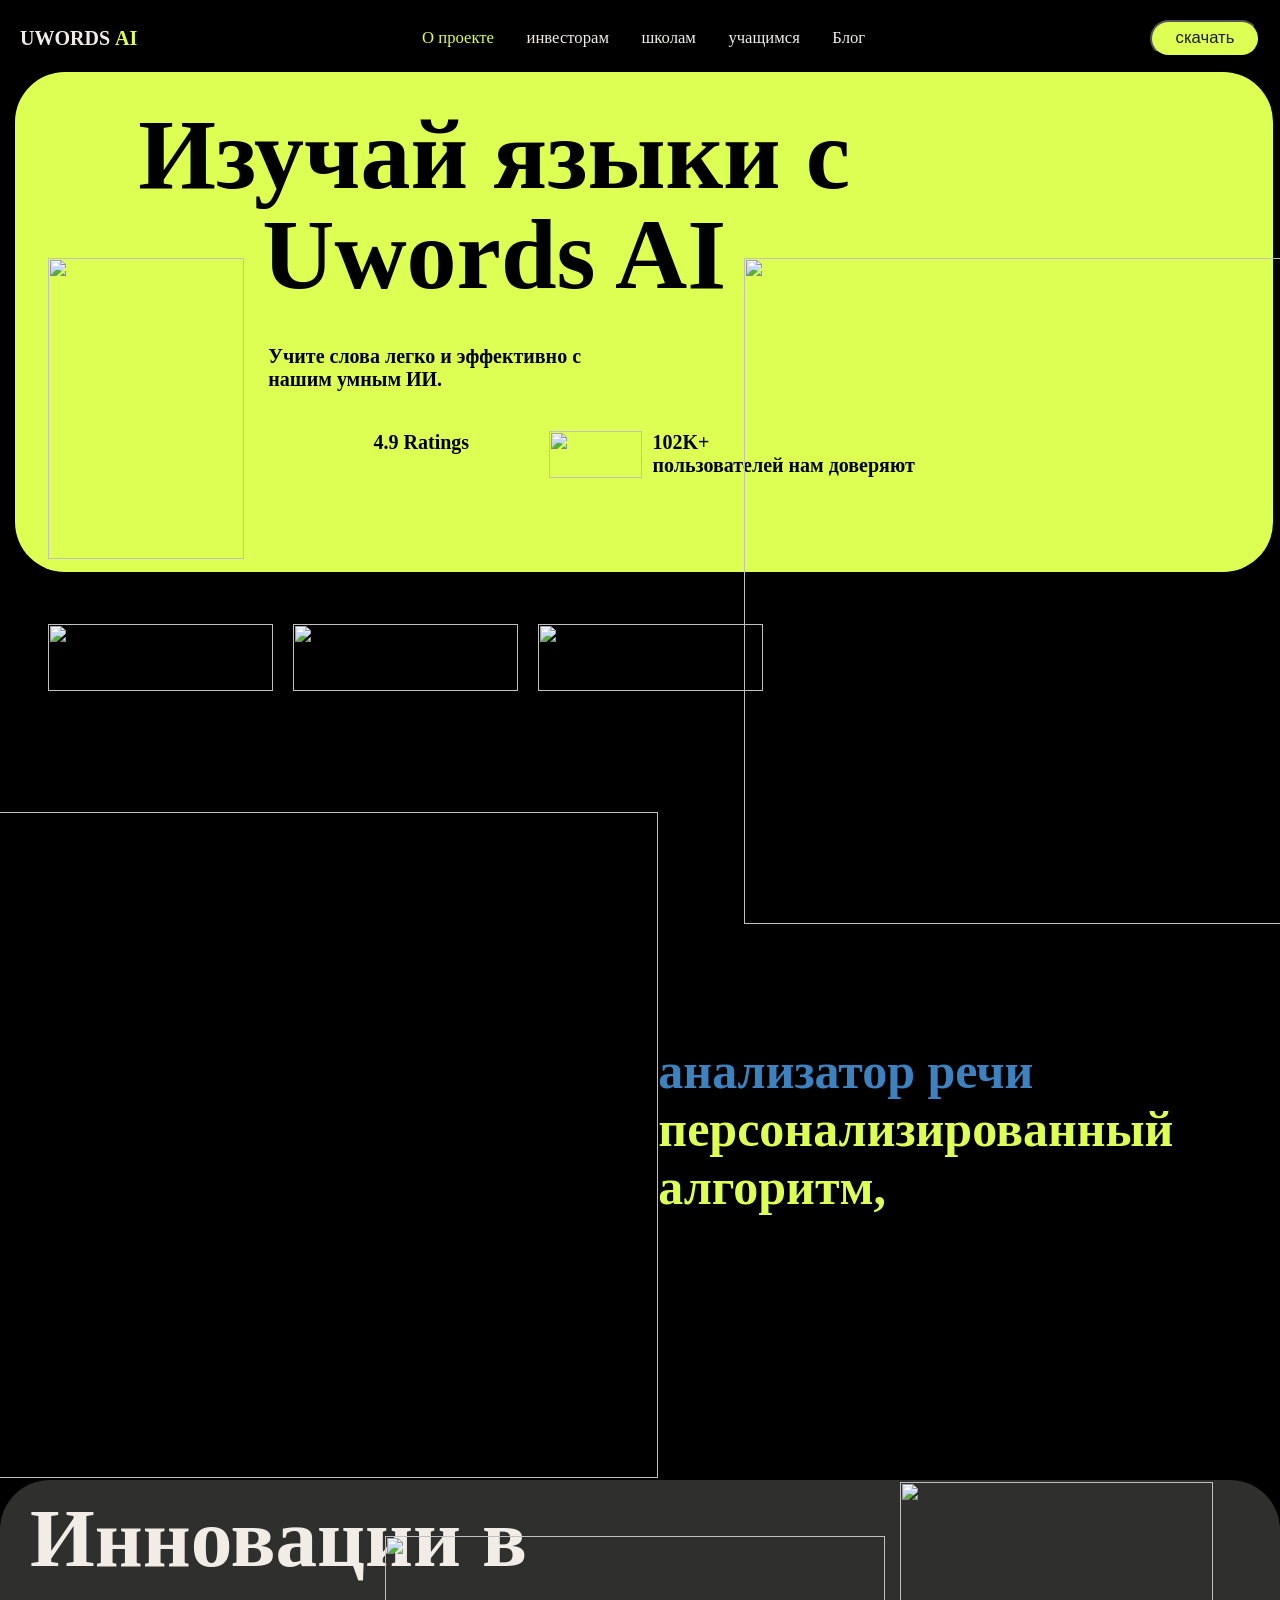
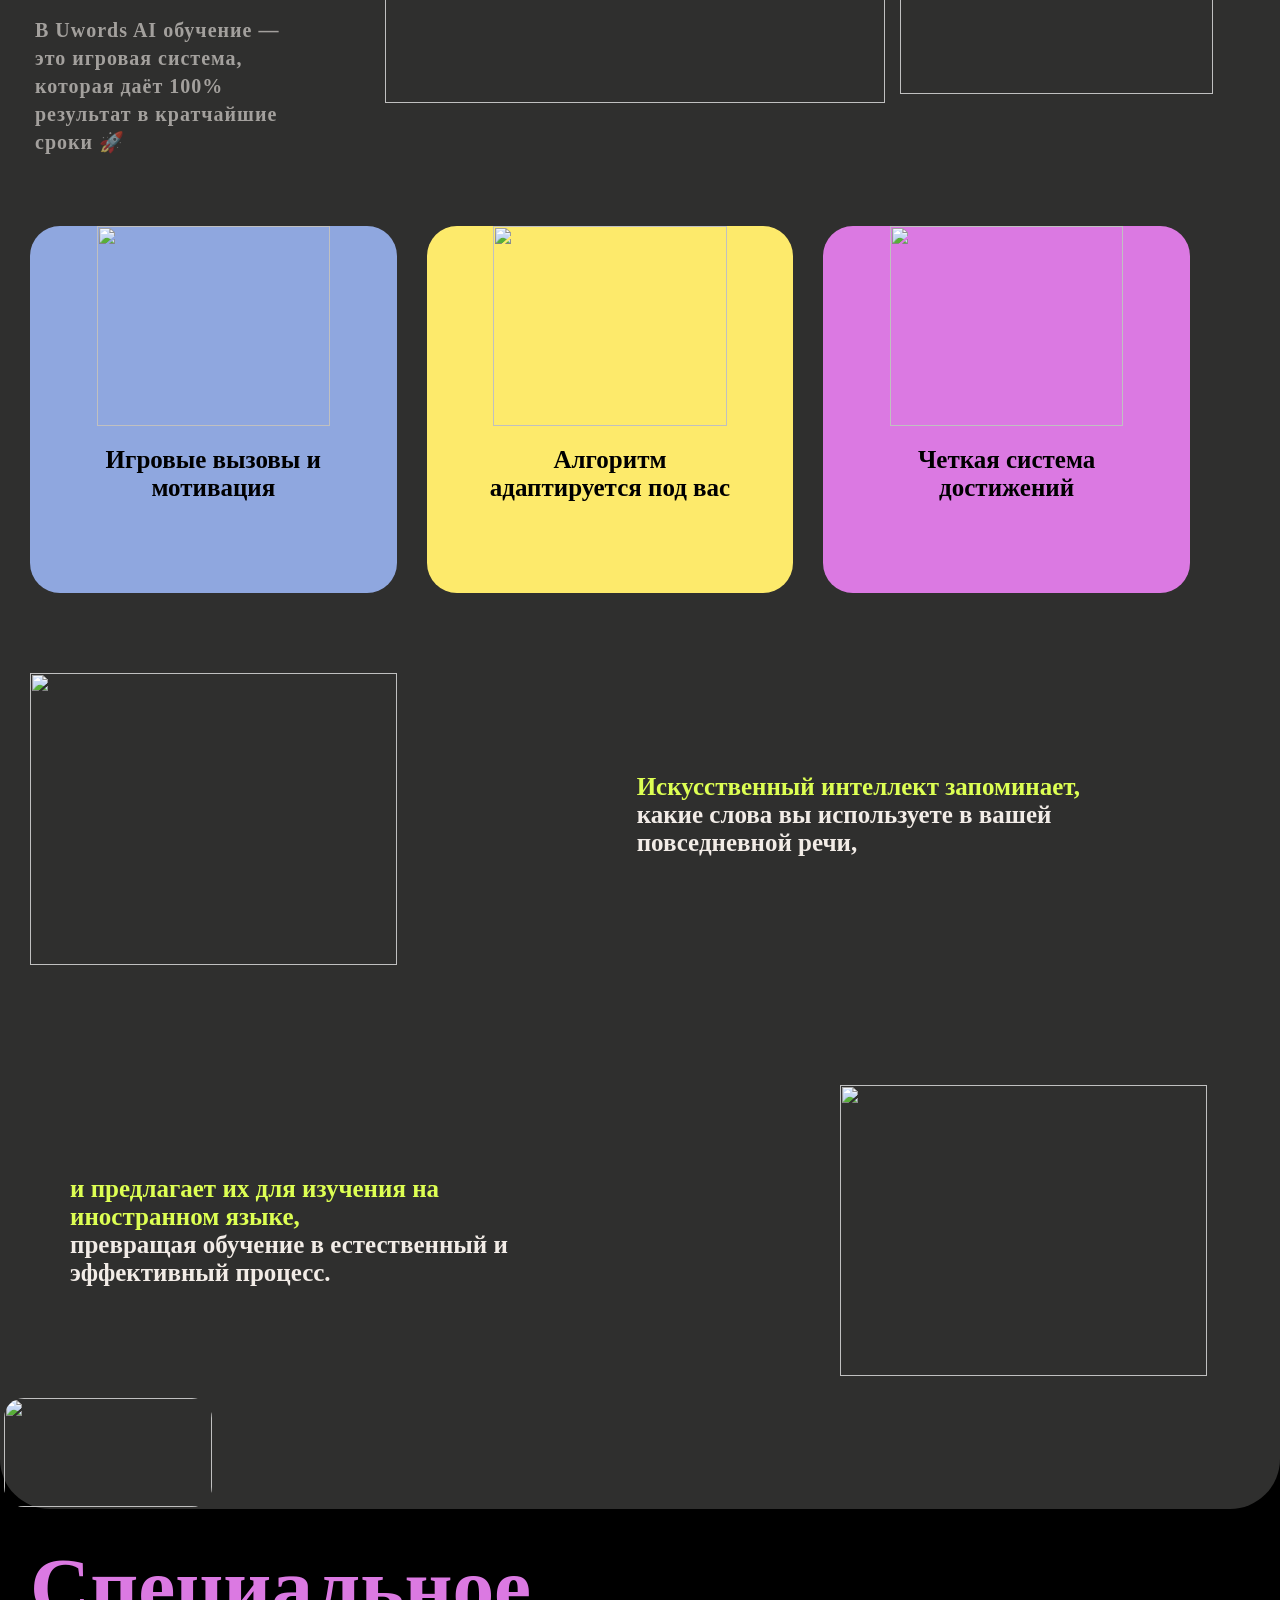
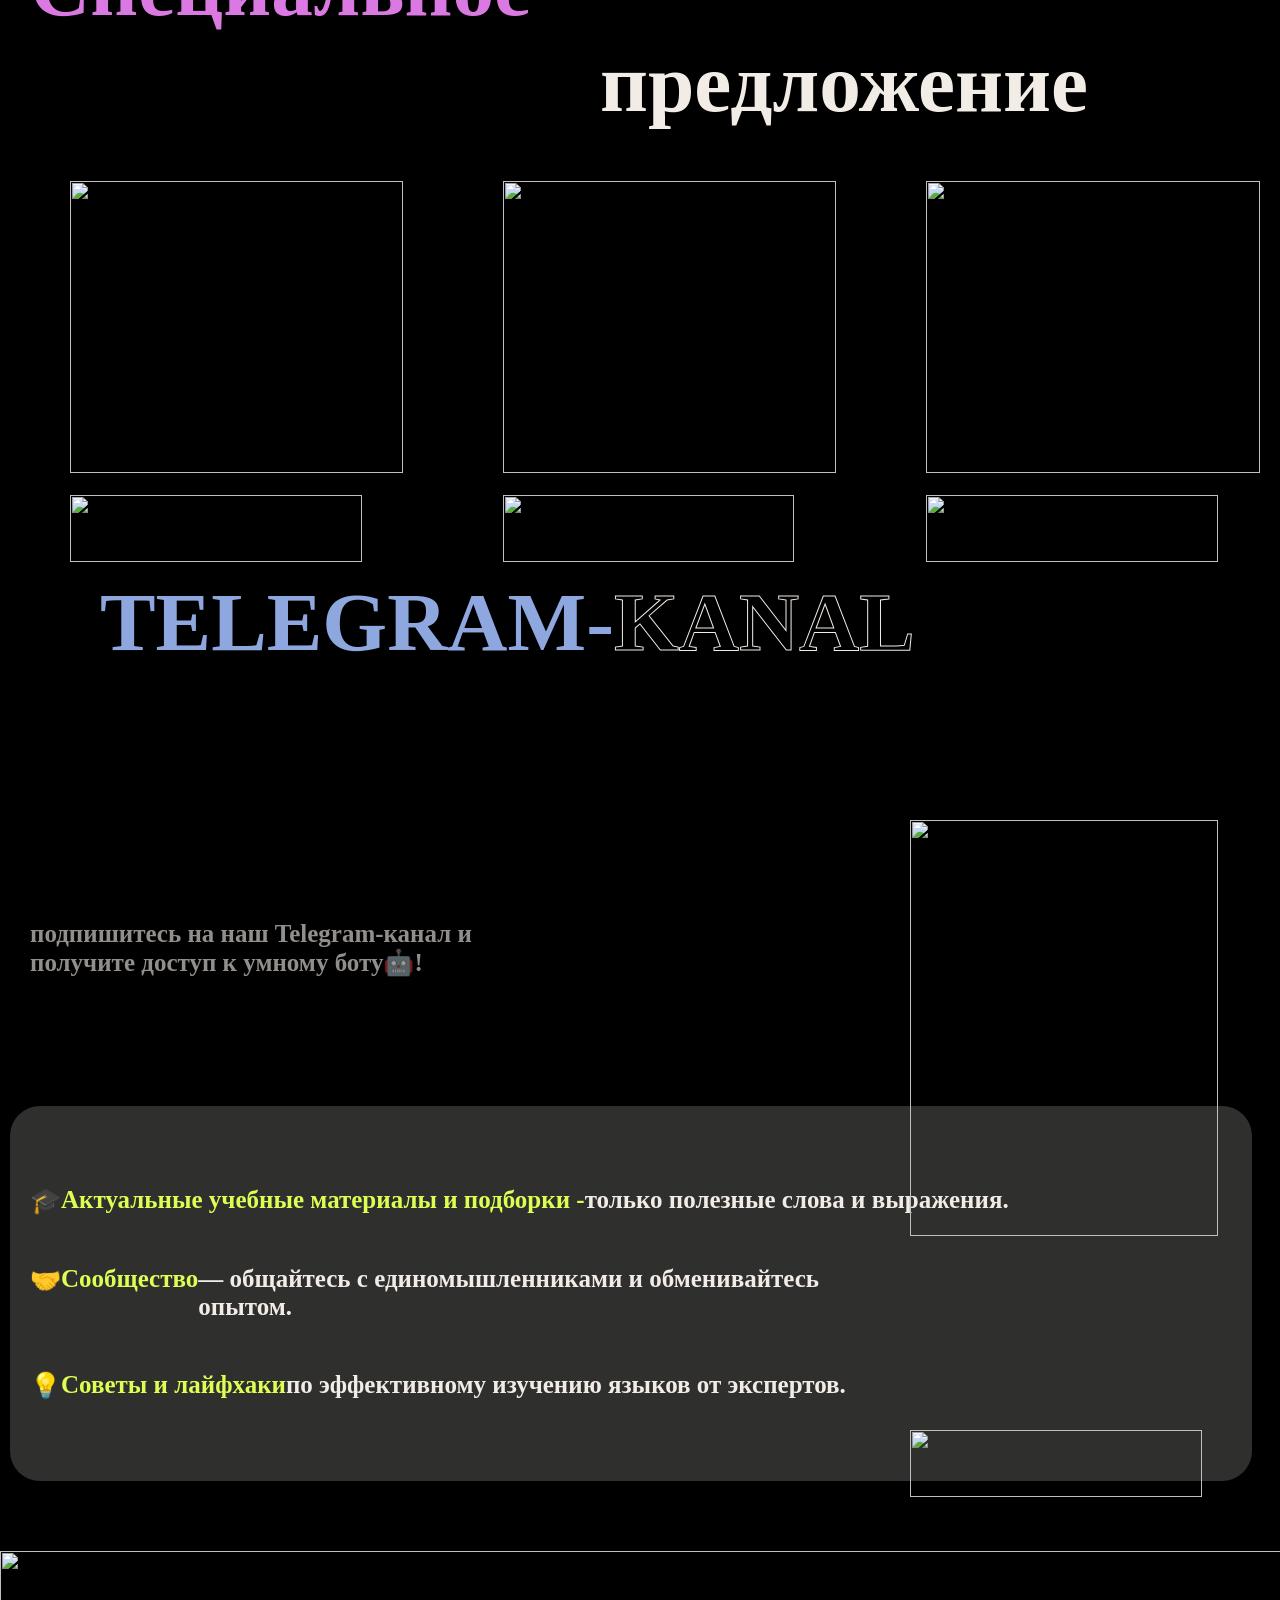
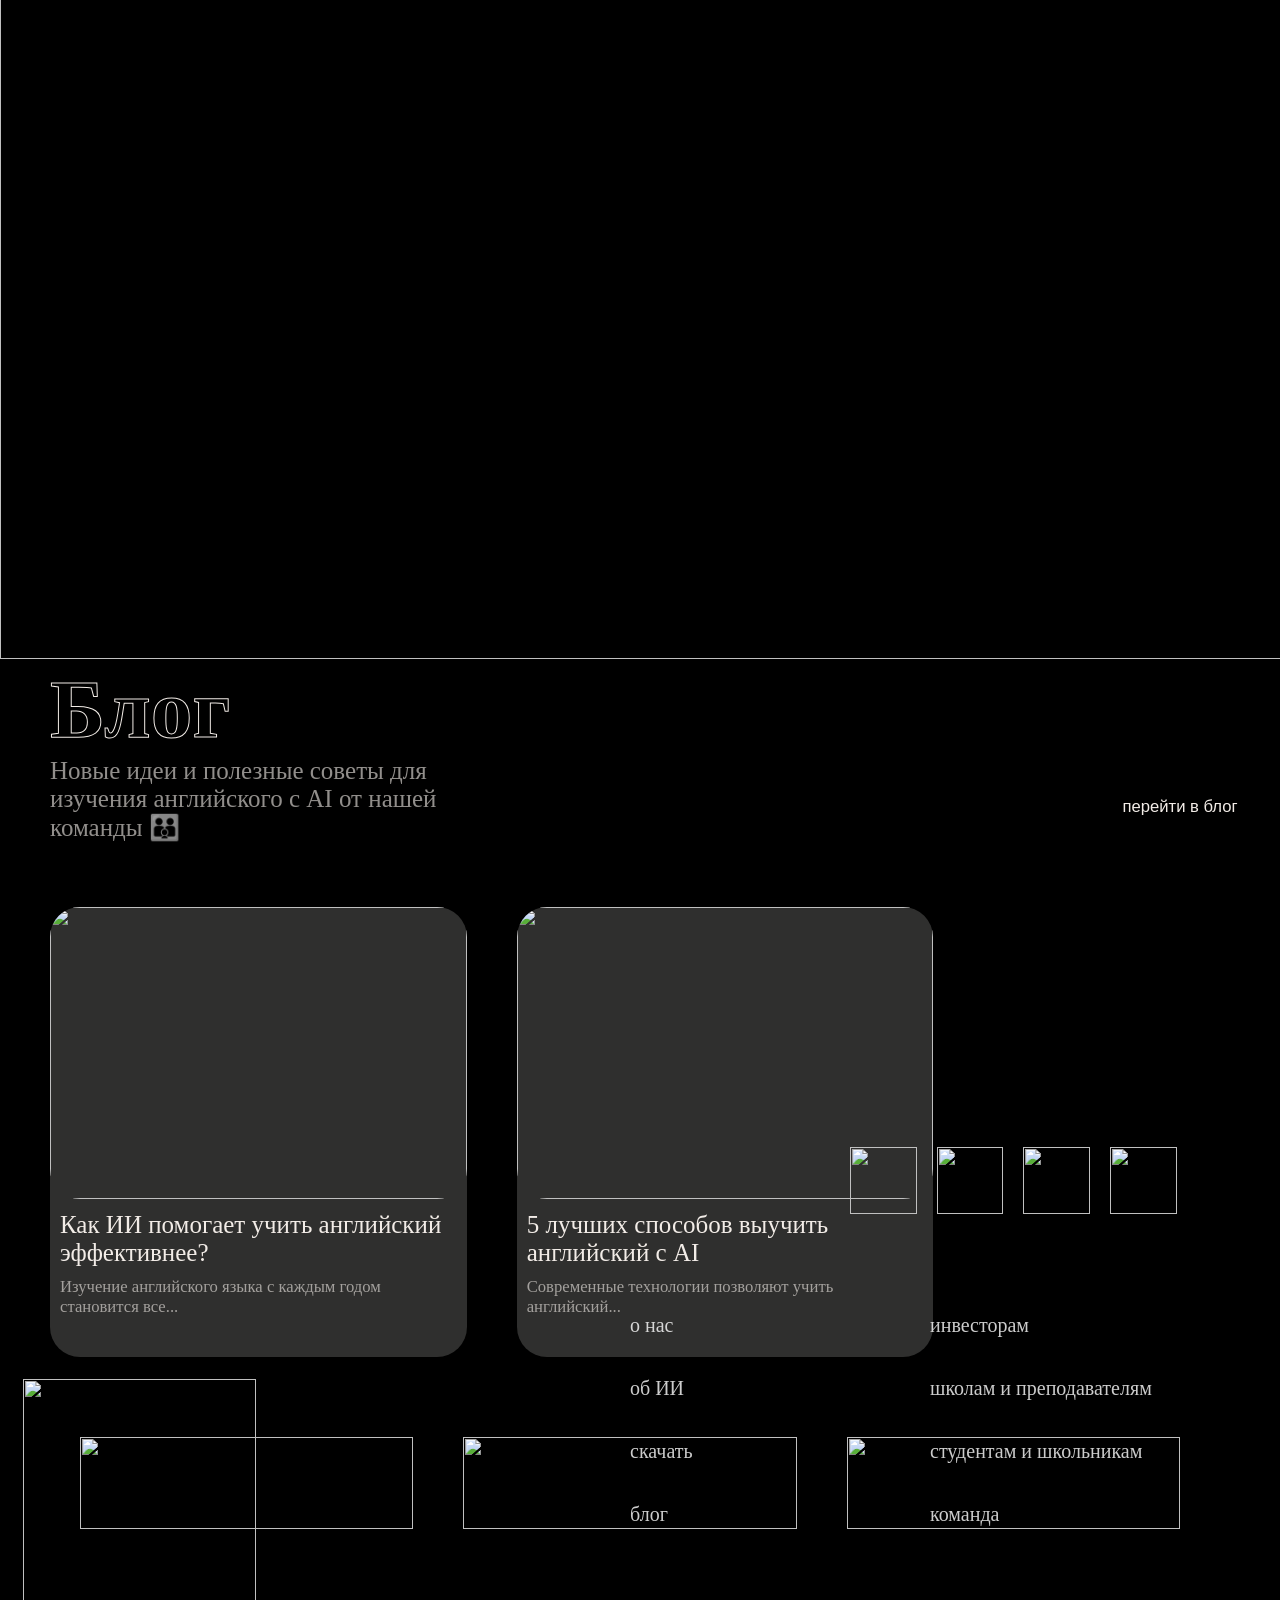
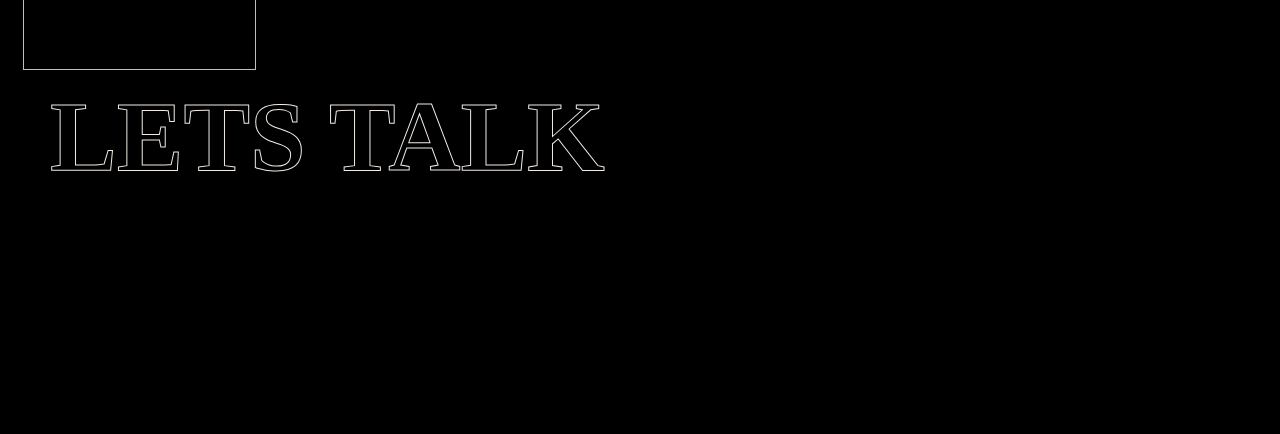
==== UWORDS/index.html @ dbf31ce2 "new changes" ====
<!DOCTYPE html>
<html lang="en">
<head>
    <meta charset="UTF-8">
    <meta name="viewport" content="width=device-width, initial-scale=1.0">
    <title>Document</title>
    <link rel="stylesheet" href="./style.css">
</head>
<body>
    <div class="navbar">
        <div class="logo">
            <div class="logo_texts">
                <h1 class="uw">UWORDS</h1>
                <h1 class="ai">AI</h1>
            </div>
        </div>
        <div class="nav_links">
            <a href="#" class="active">О проекте</a>
            <a href="#">инвесторам</a>
            <a href="#">школам</a>
            <a href="#">учащимся</a>
            <a href="#">Блог</a>
        </div>
        <div class="buttons_in_nav">
            <button class="download_button">скачать</button>
        </div>
        <div class="burger">
            <img src="./assets/imgs/Frame 8830.png" alt="">
        </div>
    </div>
    <div class="hero">
        <div class="texts_on_top">
            <h1>Изучай языки c</h1>
            <h1 class="uw1">Uwords AI</h1>
        </div>
        <div class="texts_on_bottom">
            <div class="sssssss">
                <h2 class="h1_in_banner">Учите слова легко и эффективно с </h2>
                <h2>нашим умным ИИ.</h2>
            </div>
            <div class="bottoms_flex">
                <div class="bottom_left">
                    <h1>4.9 Ratings</h1>
                    <img src="./assets/imgs/Stars.png" alt="">
                </div>
                    <div class="bottom_right">
                        <img src="./assets/imgs/Frame 8706.png" alt="" class="people_img">
                        <div class="display_texts">
                        <h1 class="number">102K+</h1>
                        <h1 class="users_trust">пользователей нам доверяют</h1>
                    </div>
                </div>
            </div>
            
    </div>
    <div class="imgs_on_bottom">
        <img src="./assets/imgs/bust.png" alt="" class="bust_img">
        <img src="./assets/imgs/5c9aa6cba57e93c24fda094041bfb37582ceeb3a.png" alt="" class="phone_img">
    </div>
    <div class="badges">
        <img src="./assets/imgs/appstore.png" alt="">
        <img src="./assets/imgs/playmarket.png" alt="">
        <img src="./assets/imgs/rustore.png" alt="">
    </div>
    </div>
    <main>
        <div class="rotateable_text">
            <div class="rotatable_left">
                <img src="./assets/imgs/64336046883249a51199f0aac3ae035ccbc0454d.png" alt="">
            </div>
            <div class="rotatable_right">
                <div class="rotatable_sliced">
                    <h1 class="analyzer">анализатор речи</h1>
                  
                </div>
                <div class="slice_off">
                    <h1>персонализированный алгоритм,</h1>
                </div>
            </div>
        </div>
    </main>
    <section class="innovation">
        <div class="ss"></div>
        <h1 class="h1_in_innovation">Инновации в</h1>
        <img src="./assets/imgs/Vector.svg" alt="" class="vector_in_innovation">
        <div class="diver_in_inn">
            <p class="h1_in_diver">В Uwords AI обучение — это  игровая система, которая даёт 100% результат в кратчайшие сроки 🚀</p>
            <img src="./assets/imgs/Обучении.png" alt="" class="img_in_diver">
        </div>
        <div class="three_mains">
            <div class="first_main">
                <img src="./assets/imgs/Icon (1).png" alt="">
                <h1>Игровые вызовы и мотивация</h1>
            </div>
            <div class="second_main">
                <img src="./assets/imgs/Icon (2).png" alt="">
                <h1>Алгоритм адаптируется под вас</h1>
            </div>
            <div class="third_main">
                <img src="./assets/imgs/Icon (3).png" alt="">
                <h1>Четкая система достижений</h1>
            </div>
        </div>
        <div class="two_sided_section_1">
            <img src="./assets/imgs/Illustration (3).png" alt="" class="img_in_two_sided_1">
            <div class="two_texts_in_sec_1">
                <h1 class="text1_in_two_sec_1">Искусственный интеллект запоминает, </h1>
                <h1 class="text2_in_two_sec_1">какие слова вы используете в вашей повседневной речи,</h1>
            </div>
        </div>
        <div class="two_sided_section_2">
            <div class="texts_in_right">
                <h1 class="text1_in_two_sec_2">и предлагает их для изучения на иностранном языке,  </h1>
                <h1 class="text2_in_two_sec_2">превращая обучение в естественный и эффективный процесс.</h1>
            </div>
            <div class="img_on_left">
                <img src="./assets/imgs/Illustration (4).png" alt="" class="img_in_two_sided_2">
            </div>
        </div>
        <img src="./assets/imgs/Clip path group.svg" alt="" class="clip_path_group">
    </section>
    <section>
        <h1 class="special_offer">Специальное</h1>
        <h1 class="offer">предложение</h1>
        <div class="three_authors">
            <div class="first_author">
                <img src="./assets/imgs/Frame 8786.png" alt="">
                <img src="./assets/imgs/Dash Stroke Button.png" alt="">
            </div>
            <div class="second_author">
                <img src="./assets/imgs/Frame 8787.png" alt="">
                <img src="./assets/imgs/2rename.png" alt="">
            </div>
            <div class="third_author">
                <img src="./assets/imgs/Frame 8788.png" alt="">
                <img src="./assets/imgs/3rename.png" alt="">
            </div>
        </div>
        <div class="texts_on_equal">
            <h1 class="text1">TELEGRAM-</h1>
            <h1 class="text2">KANAL</h1>
        </div>
        <div class="diver_in_bottomsection">
            <h1 class="text11">подпишитесь на наш Telegram-канал и получите доступ к умному боту🤖!</h1>
            <img src="./assets/imgs/Group 70.png" alt="" class="img_in_bottom_section">
        </div>
        <div class="bottom_div_color">
            <div class="texts_in_bottom_diver">
                <div class="div1">
                    <h1 class="noneactive">🎓</h1>
                    <h1 class="active">Актуальные учебные материалы и подборки - </h1>
                    <h1 class="nonactive">только полезные слова и выражения.</h1>
                </div>
                <div class="div2">
                    <h1 class="noneactive">🤝</h1>
                    <h1 class="active">Сообщество</h1>
                    <h1 class="nonactive"> — общайтесь с единомышленниками и обменивайтесь опытом.</h1>
                </div>
                <div class="div3">
                    <h1 class="noneactive">💡</h1>
                    <h1 class="active">Советы и лайфхаки</h1>
                    <h1 class="nonactive">по эффективному изучению языков от экспертов.</h1>
                </div>
                <img src="./assets/imgs/4rename.png" alt="" class="img_in_bottom_diver1">
            </div>
        </div>
        <img src="./assets/imgs/Cards with mockup.png" alt="" class="cards_with_mockup">
        <div class="blog">
            <h1 class="blog_title">Блог</h1>
            <div class="blog_and_button">
                <p class="blog_description">Новые идеи и полезные советы для изучения английского с AI от нашей команды 👪</p>
                <button class="blog_button">перейти в блог</button>
            </div>
            
            <div class="blogs_in_bottom">
                <div class="first_blog">
                    <img src="./assets/imgs/0f45c964077a225194d7ae53a99c7b5929a99516.jpg" alt="" class="img_in_first_blog">
                    <div class="texts_in_first_blog">
                        <h1 class="text_in_first_blog">Как ИИ помогает учить английский эффективнее?</h1>
                        <p class="text_in_first_blog1">Изучение английского языка с каждым годом становится все...</p>
                    </div>
                </div>
                <div class="second_blog">
                    <img src="./assets/imgs/4b183e7e7aba7bb8769b7262e06df51c20d32837.jpg" alt="" class="img_in_second_blog">
                    <div class="texts_in_second_blog">
                        <h1 class="text_in_second_blog">5 лучших способов выучить английский с AI</h1>
                        <p class="text_in_second_blog2">Современные технологии позволяют учить английский...</p>
                    </div>
                </div>
                <div class="third_blog"></div>
            </div>
        </div>
        <div class="badges1">
            <img src="./assets/imgs/appstore.png" alt="">
            <img src="./assets/imgs/playmarket.png" alt="">
            <img src="./assets/imgs/rustore.png" alt="">
        </div>
    </section>
    <footer>
        <h1 class="footer_title">LETS TALK</h1>
        <img src="./assets/imgs/Subtract.png" alt="" class="footer_img">
        <img src="./assets/imgs/bust.png" alt="" class="footer_bust">
        <div class="badges2">   
            <img src="./assets/imgs/1.svg" alt="">
            <img src="./assets/imgs/2.svg" alt="">
            <img src="./assets/imgs/3.svg" alt="">
            <img src="./assets/imgs/4.svg" alt="">
        </div>
        <div class="options_in_footer">
            <a href="#" class="footer_link">о нас</a>
            <a href="#">об ИИ</a>
            <a href="#">скачать</a>
            <a href="#">блог</a>
        </div>
        <div class="options2_in_footer">
            <a href="#" class="footer_link2">инвесторам</a>
            <a href="#">школам и преподавателям</a>
            <a href="#">студентам и школьникам</a>
            <a href="#">команда</a>
        </div>
    </footer>
</body>
</html>
---- UWORDS/style.css ----
@font-face {
  font-family: Uwords;
  src: url(./assets/fonts/avenirnextcyr-bold.ttf);
}

* {
  margin: 0;
  padding: 0;
  box-sizing: border-box;
}

html {
  font-size: calc(100vw / (1280 / 10));
}

body {
  background-color: #000;
  /* outline: 1rem solid red; */
  overflow-x: hidden;
}

.navbar {
  display: flex;
  align-items: center;
  justify-content: space-between;
  padding: 2rem 2rem 0 2rem;
}

.burger {
  display: none;
}

.logo_texts {
  display: flex;
  gap: 0.5rem;
  font-family: Uwords;
}

.uw {
  color: #f2ece7;
}

.ai {
  color: #ddff53;
}

.nav_links a {
  color: #f2ece7;
  font-size: calc(1200 / 1440 * 2rem);
  margin-left: 1.5rem;
  margin-right: 1.5rem;
  font-family: Uwords;
  text-decoration: none;
  font-weight: 400;
}

.active {
  color: #ddff53 !important;
}

.download_button {
  background-color: #ddff53;
  color: #1a1a1a;
  width: calc(1200 / 1440 * 13.2rem);
  height: calc(1200 / 1440 * 4.4rem);
  border-radius: calc(1200 / 1440 * 5rem);
  font-size: calc(1200 / 1440 * 2rem);
}

.hero {
  width: calc(1200 / 1440 * 151rem);
  background-color: #ddff53;
  height: calc(1200 / 1440 * 60rem);
  top: calc(1200 / 1440 * 12rem);
  left: calc(1200 / 1440 * 2rem);
  border-radius: calc(1200 / 1440 * 6rem);
  padding: calc(1200 / 1440 * 4rem) calc(1200 / 1440 * 4rem)
    calc(1200 / 1440 * 4rem) calc(1200 / 1440 * 4rem);
  margin-left: 1.5rem;
  margin-top: 1.5rem;
}

.texts_on_top {
  font-family: Uwords;
  font-weight: 400;
  font-size: calc(1200 / 1440 * 6rem);
  line-height: calc(1200 / 1440 * 12rem);
  display: flex;
  text-align: center;
  flex-direction: column;
}

.texts_on_top h1 {
  margin-left: -30rem;
}
.sssssss {
  display: flex;
  flex-direction: column;
}
.texts_on_bottom h2 {
  font-size: calc(1200 / 1440 * 2.4rem);
  margin-left: 22rem;
  font-weight: 700;
}

.h1_in_banner {
  margin-top: 4rem;
}
.bottoms_flex {
  display: flex;
  justify-content: center;
  margin-top: 4rem;
}
.bottom_left {
  margin-right: 8rem;
}

.bottom_right {
  display: flex;
  gap: 1rem;
}

.people_img {
  width: calc(1200 / 1440 * 11.2rem);
  height: calc(1200 / 1440 * 5.6rem);
}
.imgs_on_bottom {
  display: flex;
  justify-content: space-between;
  margin-top: -22rem;
}

.phone_img {
  width: calc(1200 / 1440 * 150rem);
  height: calc(1200 / 1440 * 80rem);
  margin-left: 50rem;
  margin-top: 0rem;
}
.bust_img {
  width: calc(1200 / 1440 * 23.5rem);
  height: calc(1200 / 1440 * 36.2rem);
}

.badges {
  display: flex;
  gap: 2rem;
  margin-top: -30rem;
}
.badges img {
  width: calc(1200 / 1440 * 27rem);
  height: calc(1200 / 1440 * 8rem);
}

.rotateable_text {
  display: flex;
  background-image: url(./assets/imgs/Uwords\ AI.png);
  background-repeat: no-repeat;
  background-position-y: 14rem;
  background-position-x: 4rem;
  background-size: 100rem;
}

.rotatable_left img {
  width: calc(1200 / 1440 * 97rem);
  height: calc(1200 / 1440 * 80rem);
  margin-top: 24rem;
  margin-left: -15rem;
}

.rotatable_right {
  color: #ffffff;
  font-family: Uwords;
}

.analyzer {
  color: rgb(61, 130, 190);
  margin-top: 47rem;
  font-size: calc(1200 / 1440 * 6rem);
}

.rotatable_sliced {
  display: flex;
  gap: 0.4rem;
}
.slice_off h1 {
  color: #ddff53;
  font-size: calc(1200 / 1440 * 6rem);
}




.innovation{
  background-color: #2F2F2E;
  /* width: calc(1200/1440*144rem); */
  width: 100%;
  height: calc(1200/1440*195.5rem);
  border-radius: 5rem;
  background-image: url(./assets/imgs/Сетка.png);
}



.h1_in_innovation{
  font-weight: 750;
  color: #F2ECE7;
  font-size: calc(1200/1440*10rem);
  line-height: calc(1200/1440*14rem);
  font-family: Uwords;
  margin-left: 3rem;
}

.vector_in_innovation{
  margin-left: 90rem;
  margin-top: -11.5rem;
  width: calc(1200/1440*37.5rem);
  height: calc(1200/1440*25.5rem);
}

.diver_in_inn{
  display: flex;
}
.img_in_diver{
  width: calc(1200/1440*60rem);
  height: calc(1200/1440*20rem);
  margin-left: 10rem;
  margin-top: -16rem;
}

.h1_in_diver{
  color: #F2ECE799;
  font-weight: 700;
  font-size: calc(1200/1440*2.4rem);
  line-height: 140%;
  letter-spacing: 0.1rem;
  max-width: 25rem;
  text-align: left;
  margin-top: -8rem;
  margin-left: 3.5rem;
  font-family: Uwords;
}

.three_mains{
  display: flex;

}

.first_main{
  background-color: #8FA7DF;
  width: calc(1200/1440*44rem);
  height: calc(1200/1440*44rem);
  border-radius: 3rem;
  margin-left: 3rem;
  margin-top: 7rem;
}
.second_main{
  background-color: #FDEA6B;
  width: calc(1200/1440*44rem);
  height: calc(1200/1440*44rem);
  border-radius: 3rem;
  margin-left: 3rem;
  margin-top: 7rem;
}
.third_main{
  background-color: #DB79E2;
  width: calc(1200/1440*44rem);
  height: calc(1200/1440*44rem);
  border-radius: 3rem;
  margin-left: 3rem;
  margin-top: 7rem;
}


.first_main, .second_main, .third_main{
  display: flex;
  align-items: center;
  flex-direction: column;
}

.first_main img, .second_main img, .third_main img{
  width: calc(1200/1440*28rem);
  height: calc(20rem);
}


.first_main h1, .second_main h1, .third_main h1{
  font-size: calc(1200/1440*3rem);
  max-width: 25rem;
  text-align: center;
  margin-top: 2rem;
  font-family: Uwords;
  font-weight: 700;
}

.two_sided_section_1{
  display: flex;
  justify-content: space-between;
}

.img_in_two_sided_1{
  width: calc(1200/1440*44rem);
  height: calc(1200/1440*35rem);
  margin-top: 8rem;
  margin-left: 3rem;
}

.two_texts_in_sec_1{
  display: flex;
  flex-direction: column;
}
.text1_in_two_sec_1{
  color: #DDFF53;
  font-weight: 700;
  font-size: calc(1200/1440*3rem);
  font-family: Uwords;
  max-width: 55rem;
  margin-top: 18rem;
  margin-right: 20rem;
}

.text2_in_two_sec_1{
  font-weight: 700;
  font-size: calc(1200/1440*3rem);
  font-family: Uwords;
  max-width: 55rem;
  color: #F2ECE7;
}

.texts_in_right{
  display: flex;
  flex-direction: column;
  max-width: 60rem;
  margin-top: 13rem;
  margin-left: 7rem;
}


.text1_in_two_sec_2{
  color: #DDFF53;
  font-weight: 700;
  font-size: calc(1200/1440*3rem);
  font-family: Uwords;
  max-width: 120rem;
  margin-top: 8rem;
  margin-right: 20rem;
}
.text2_in_two_sec_2{
  font-weight: 700;
  font-size: calc(1200/1440*3rem);
  font-family: Uwords;
  max-width: 60rem;
  color: #F2ECE7;
}

.img_in_two_sided_2{
  width: calc(1200/1440*44rem);
  height: calc(1200/1440*35rem);
  margin-top: 12rem;
  /* margin-left: rem; */
  margin-left: 17rem;
}

.two_sided_section_2{
  display: flex;
}

.clip_path_group{
  width: calc(1200/1440*25rem);
  height: calc(1200/1440*13rem);
  margin-left: 0.4rem;
  margin-top: 2rem;
  border-radius: 2rem;
}


.special_offer{
  color: #DB79E2;
  font-weight: 700;
  font-size: calc(1200/1440*10rem);
  font-family: Uwords;
  margin-top: 3rem;
  margin-left: 3rem;
}

.offer{
  color: #F2ECE7;
  font-weight: 700;
  font-size: calc(1200/1440*10rem);
  font-family: Uwords;
  margin-left: 60rem;
}

.three_authors{
  display: flex;
  gap: 7rem;
  margin-top: 5rem;
}

.first_author img:first-child, .second_author img:first-child, .third_author img:first-child{
  width: calc(1200/1440*40rem);
  height: calc(1200/1440*35rem);
  
}

.first_author img{
  margin-left: 7rem;
}

.first_author img:nth-child(2), .second_author img:nth-child(2), .third_author img:nth-child(2){
  width: calc(1200/1440*35rem);
  height: calc(1200/1440*8rem);
  margin-top: 2rem;
}

.texts_on_equal{
  display: flex;
  margin-top: 1rem;
  margin-left: 10rem;
}


.text1{
  color: #8FA7DF;
  font-size: calc(1200/1440*10rem);
  font-family: Uwords;
}
.text2{
    color: transparent;
    -webkit-text-stroke: 0.1rem #F2ECE7;
    font-size: calc(1200/1440*10rem);
    font-family: Uwords;
}

.diver_in_bottomsection{
  display: flex;
}






.bottom_div_color{
  background-color: #2F2F2E;
  width: 97vw;
  margin-left: 1rem;
  height: calc(1200/1440*45rem);
  border-radius: 3rem;
  background-image: url(./assets/imgs/Сетка.png);
}

.text11{
  font-size: calc(1200/1440*3rem);
  max-width: 50rem;
  color: #F2ECE799 ;
  font-family: Uwords;
  margin-top: 25rem;
  margin-left: 3rem;
}

.img_in_bottom_section{
  width: calc(1200/1440*37rem);
  height: calc(1200/1440*50rem);
  margin-left: 38rem;
  transform: translateY(15rem);
}



.div1, .div2, .div3{
  display: flex;
}

.div1 h1{
  margin-top: 8rem;
  /* margin-left: 3rem; */
}

.nonactive{
  color: #F2ECE7;
  font-family: Uwords;
  font-weight: 700;
  font-size: calc(1200/1440*3rem);
  max-width: 65rem;
  /* margin-top: 5.5rem; */
  
}
.active{
  color: #DDFF53;
  font-family: Uwords;
  font-weight: 700;
  font-size: calc(1200/1440*3rem);
  max-width: 65rem;
  /* margin-top: 5.5rem; */
}

.noneactive{
  color: #F2ECE7;
  font-family: Uwords;
  font-weight: 700;
  font-size: calc(1200/1440*3rem);
  max-width: 70rem;
  /* margin-top: 5.5rem; */
  margin-left: 2rem;
}

.div1, .div2, .div3{
  margin-top: 2rem;
}

.div2 h1, .div3 h1{
  margin-top: 3rem;
}

.img_in_bottom_diver1{
  width: calc(1200/1440*35rem);
  height: calc(1200/1440*8rem);
  margin-top: 3rem;
  margin-left: 90rem;
}

.cards_with_mockup{
  width: calc(1200/1440*160rem);
  height: calc(1200/1440*84.9rem);
  margin-top: 7rem;
}

.blogs_in_bottom{
  display: flex;
}

.first_blog{
  width: calc(1200/1440*50rem);
  height: calc(1200/1440*54rem);
  background-color: #2F2F2E;
  margin-top: 5rem;
  margin-left: 5rem;
  border-radius: 3rem;
}

.img_in_first_blog{
  width: calc(1200/1440*50rem);
  height: calc(1200/1440*35rem);
  border-radius: 3rem;
}
.texts_in_first_blog{
  display: flex;
  flex-direction: column;
}

.text_in_first_blog{
  color: #F2ECE7;
  font-family: Uwords;
  font-size: calc(1200/1440*3rem);
  max-width: calc(1200/1440*60rem);
  margin-top: 1rem;
  margin-left: 1rem;
  font-weight: 450;
}

.text_in_first_blog1{
  font-size: calc(1200/1440*2rem);
  font-family: Uwords;
  margin-top: 1rem;
  margin-left: 1rem;
  max-width: calc(1200/1440*45rem);
  color: #F2ECE799 ;
}

.blog_title{
  color: transparent;
  -webkit-text-stroke: 0.1rem #F2ECE7;
  font-size: calc(1200/1440*10rem);
  font-family: Uwords;
  margin-left: 5rem;
}

.blog_and_button{
  display: flex;
  justify-content: space-between;
}

.blog_description{
  color: #F2ECE799;
  font-size: calc(1200/1440*3rem);
  max-width: 40rem;
  font-family: Uwords;
  margin-left: 5rem;
}
.blog_button{
  width: 20rem;
  height: 10rem;
  background-color: transparent;
  outline: none;
  color: #F2ECE7;
  border: none;
  font-size: calc(1200/1440*2rem);
  margin-right: 0rem;
  max-width: 100rem;
}

.second_blog{
  width: calc(1200/1440*50rem);
  height: calc(1200/1440*54rem);
  background-color: #2F2F2E;
  margin-top: 5rem;
  margin-left: 5rem;
  border-radius: 3rem;
}

.img_in_second_blog{
  width: calc(1200/1440*50rem);
  height: calc(1200/1440*35rem);
  border-radius: 3rem;
}

.texts_in_second_blog{
  display: flex;
  flex-direction: column;
}

.text_in_second_blog{
  color: #F2ECE7;
  font-family: Uwords;
  font-size: calc(1200/1440*3rem);
  max-width: calc(1200/1440*60rem);
  margin-top: 1rem;
  margin-left: 1rem;
  font-weight: 450;
}
.text_in_second_blog2{
  font-size: calc(1200/1440*2rem);
  font-family: Uwords;
  margin-top: 1rem;
  margin-left: 1rem;
  max-width: calc(1200/1440*45rem);
  color: #F2ECE799 ;
}

.badges1{
  display: flex;
  margin-top: 8rem;
  margin-left: 8rem;
  gap: 5rem;

}
.badges1 img{
  width: calc(1200/1440*40rem);
  height: calc(1200/1440*11rem);
}
.footer_title{
  color: transparent;
  -webkit-text-stroke: 0.1rem #F2ECE7;
  font-size: calc(1200/1440*12rem);
  font-family: Uwords;
  margin-top: 3rem;
  margin-left: 5rem;
  transform: translateY(12rem);

}

.footer_img{
  width: calc(1200/1440*152rem);

}

.footer_bust{
  width: calc(1200/1440*28rem);
  height: calc(1200/1440*35rem);
  /* transform: translateX(12rem); */
  margin-left: 2rem;
  transform: translateY(-29.5rem);
}



.badges2{
  display: flex;
  gap: 2rem;
  transform: translateX(85rem) translateY(-82rem);
}

.badges2 img{
  color: #DDFF53;
  width: calc(1200/1440*8rem);
  height: calc(1200/1440*8rem);
}

.options_in_footer{
  display: flex;
  flex-direction: column;
  gap: 4rem;
}
.options_in_footer a{
  text-decoration: none;
  color: #FFFFFFCC;
  font-size: calc(1200/1440*2.4rem);
  font-family: Uwords;
  margin-left: 63rem;
}
.footer_link{
  margin-top: -72rem;
}

.options2_in_footer{
  display: flex;
  gap: 4rem;
  flex-direction: column;
}

.options2_in_footer a{
  text-decoration: none;
  color: #FFFFFFCC;
  font-size: calc(1200/1440*2.4rem);
  font-family: Uwords;
  margin-left: 93rem;

}

.footer_link2{
  margin-top: -72rem;
}



@media only screen and (max-width: 500px) {
  html {
    font-size: calc(100vw / (500 / 10));
  }
  .burger {
    display: block !important;
  }
  .nav_links,
  .buttons_in_nav {
    display: none;
  }
  .logo_texts h1 {
    font-size: 8rem;
    margin-top: 2rem;
    
  }
  .burger img {
    height: 10rem;
    width: 10rem;
    margin-left: 90rem;
    margin-top: 2rem;
  }

  .hero{
    width: 150rem;
    height: 175rem;
    margin-top: 8rem;
    margin-left: 6rem;
  }
  .uw{
    margin-left: 4rem;
  }

  .texts_on_top{
    gap: 1rem;
  }
  .texts_on_top h1{
    /* max-width: 25rem; */
    font-size: 25rem;
    margin-left: 0.1rem;
    text-align: start;
    line-height: 20rem;
    font-weight: 400;
  }

  .uw1{
    font-size: 25rem !important;
  }
  .sssssss{
    display: flex;
    flex-direction: column;
  }
  .sssssss h2{
    font-size: 10rem;
    text-align: start;
    margin: 0;
    margin-left: 1rem;
    font-family: Uwords;
    font-weight: 100;
  }

  .sssssss h2:first-child{
    margin-top: 4rem;
  }
  .bottoms_flex{
    display: flex;
    align-items: center;
    margin-left: -67rem;
  }

  .bust_img{
    width: 60rem;
    height: 50rem;
    margin-top: 25rem;
  }
  .bottom_left h1{
    font-size: 5rem;
    margin-left: 40rem;
    font-family: Uwords;
  }
  .bottom_left img{
    width: 40rem;
    height: 8rem;
    margin: 0;
    align-items: start;
    margin-left: 40rem;
  }

  .bottom_right{
    display: flex;
  }
  .bottom_right img{
    width: 20rem;
    height: 10rem;
  }
  .display_texts{
    display: flex;
    flex-direction: column;
  }
  .display_texts h1{
    font-weight: Uwords;
    font-size: 4rem;  
    max-width: 45rem;
  }
  .phone_img{
    width: 200rem;
    height: 90rem;
    margin: 0;
    margin-left: 15rem;
    margin-top: 40rem;
  }
}
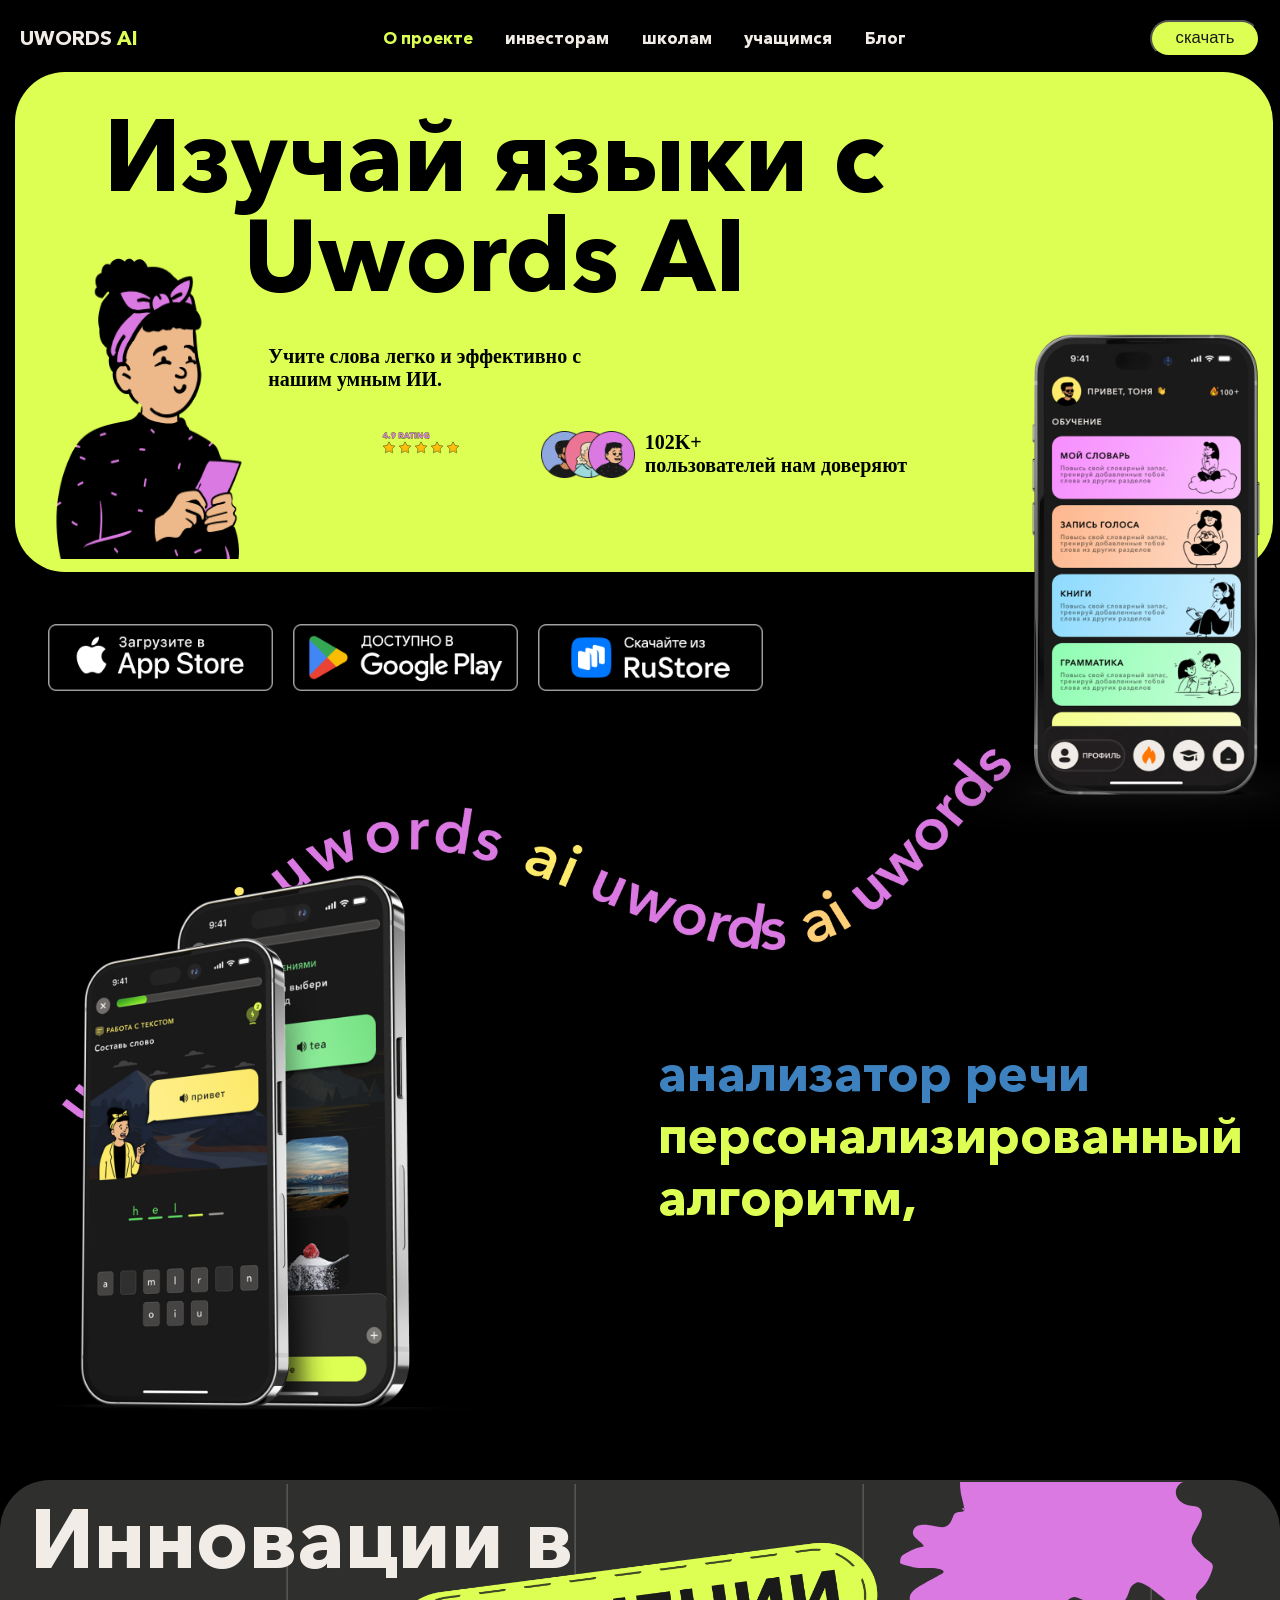
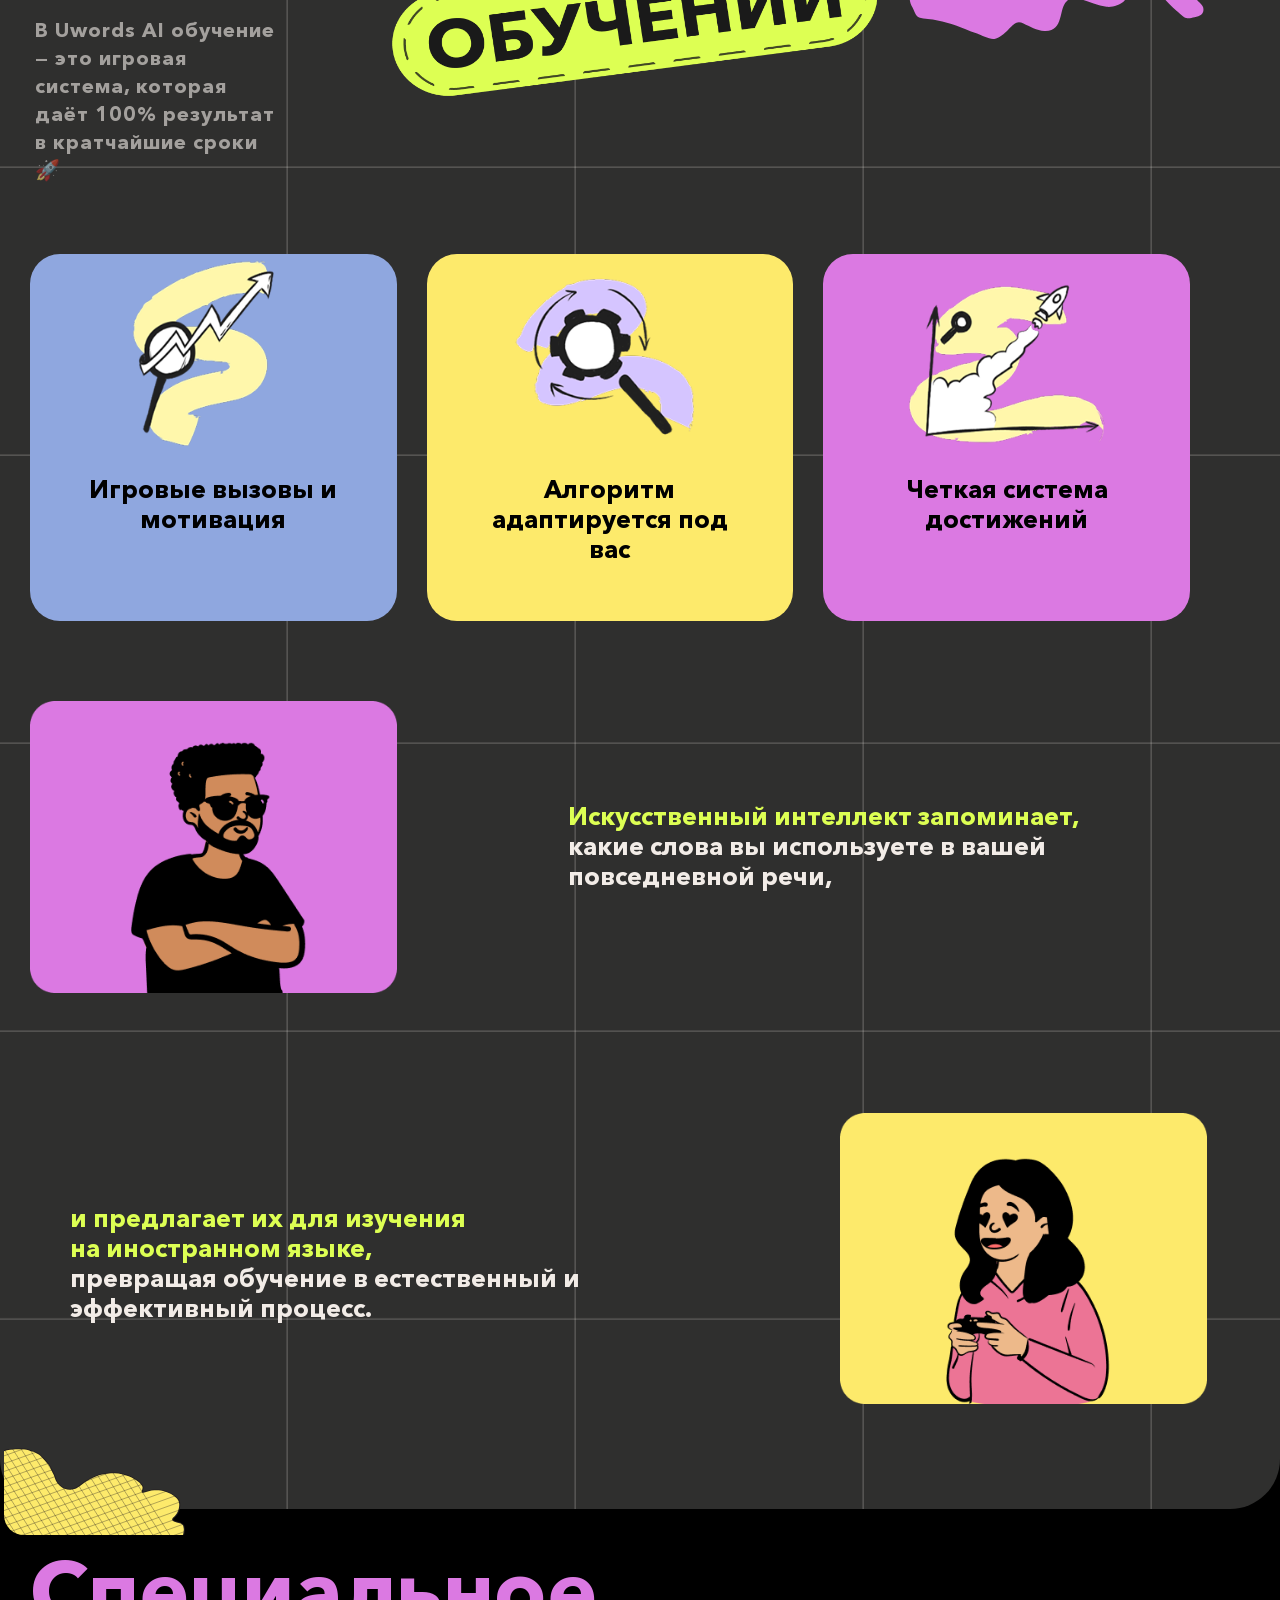
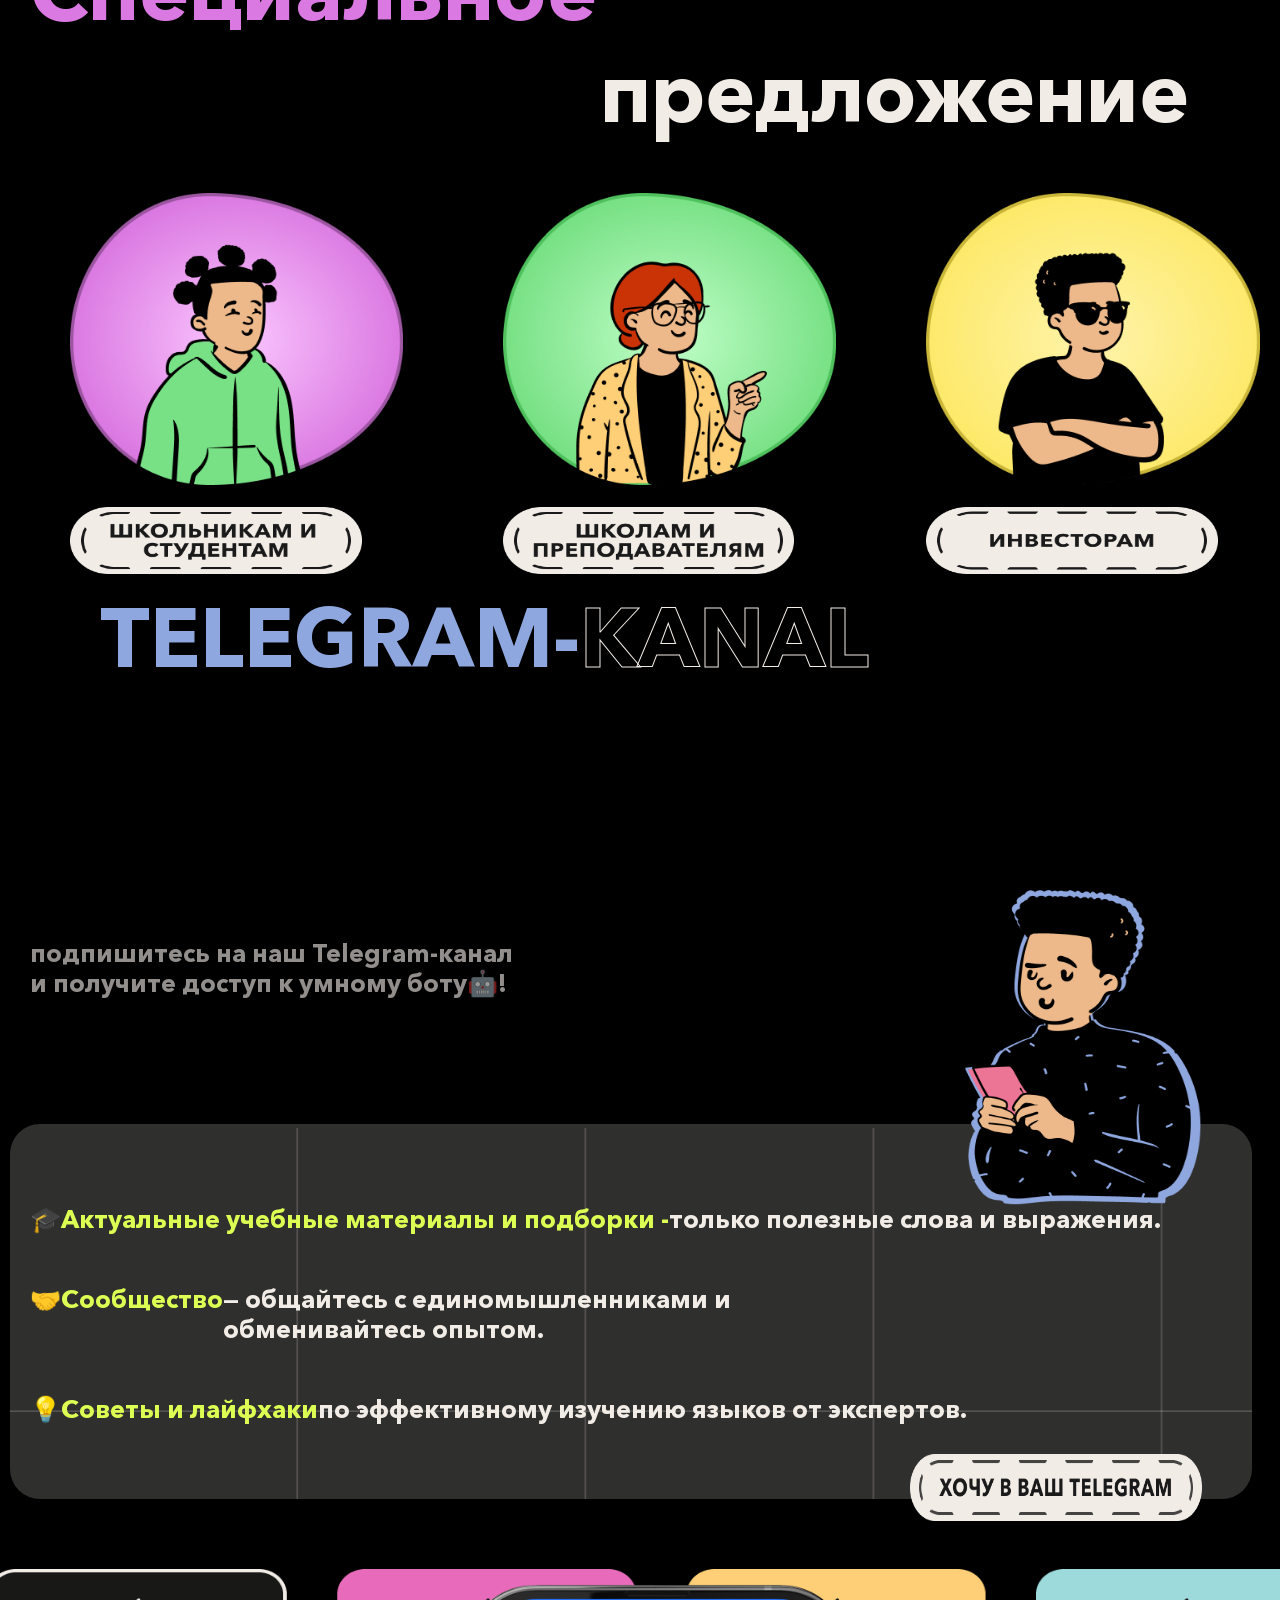
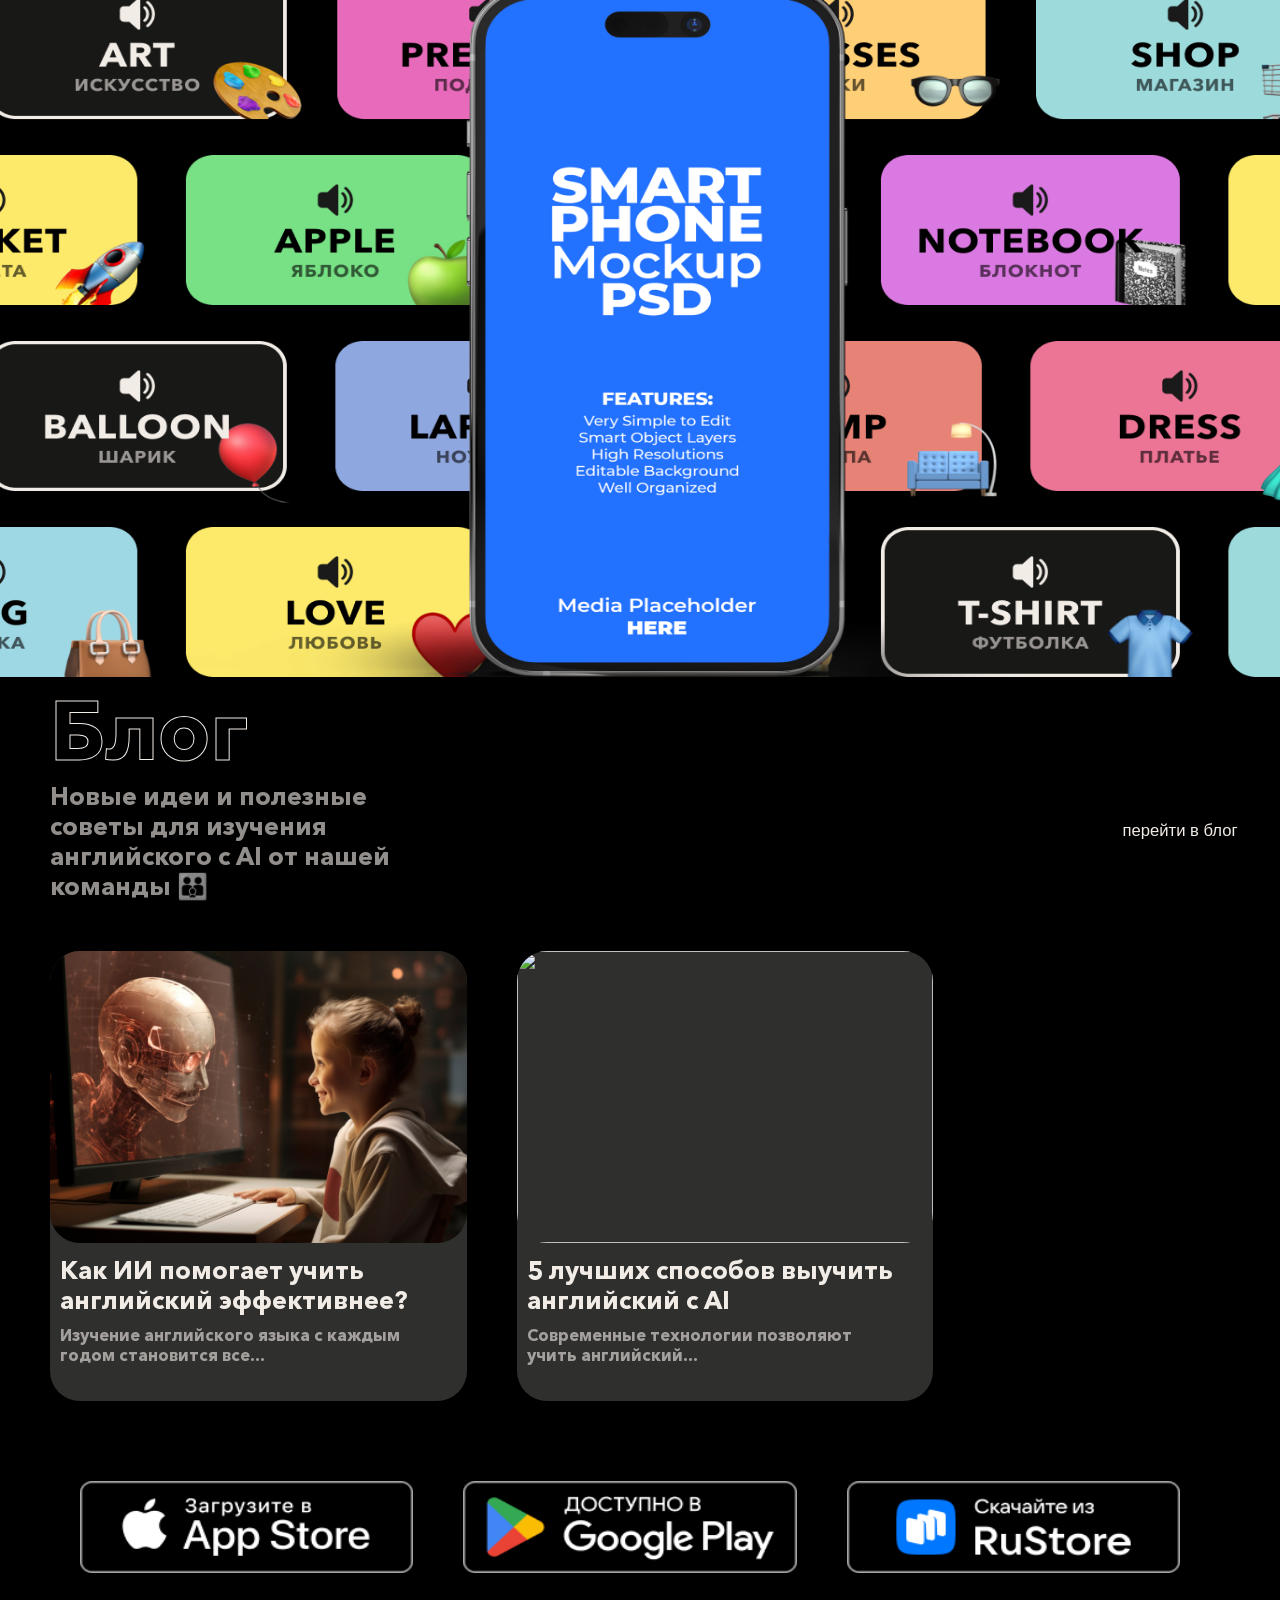
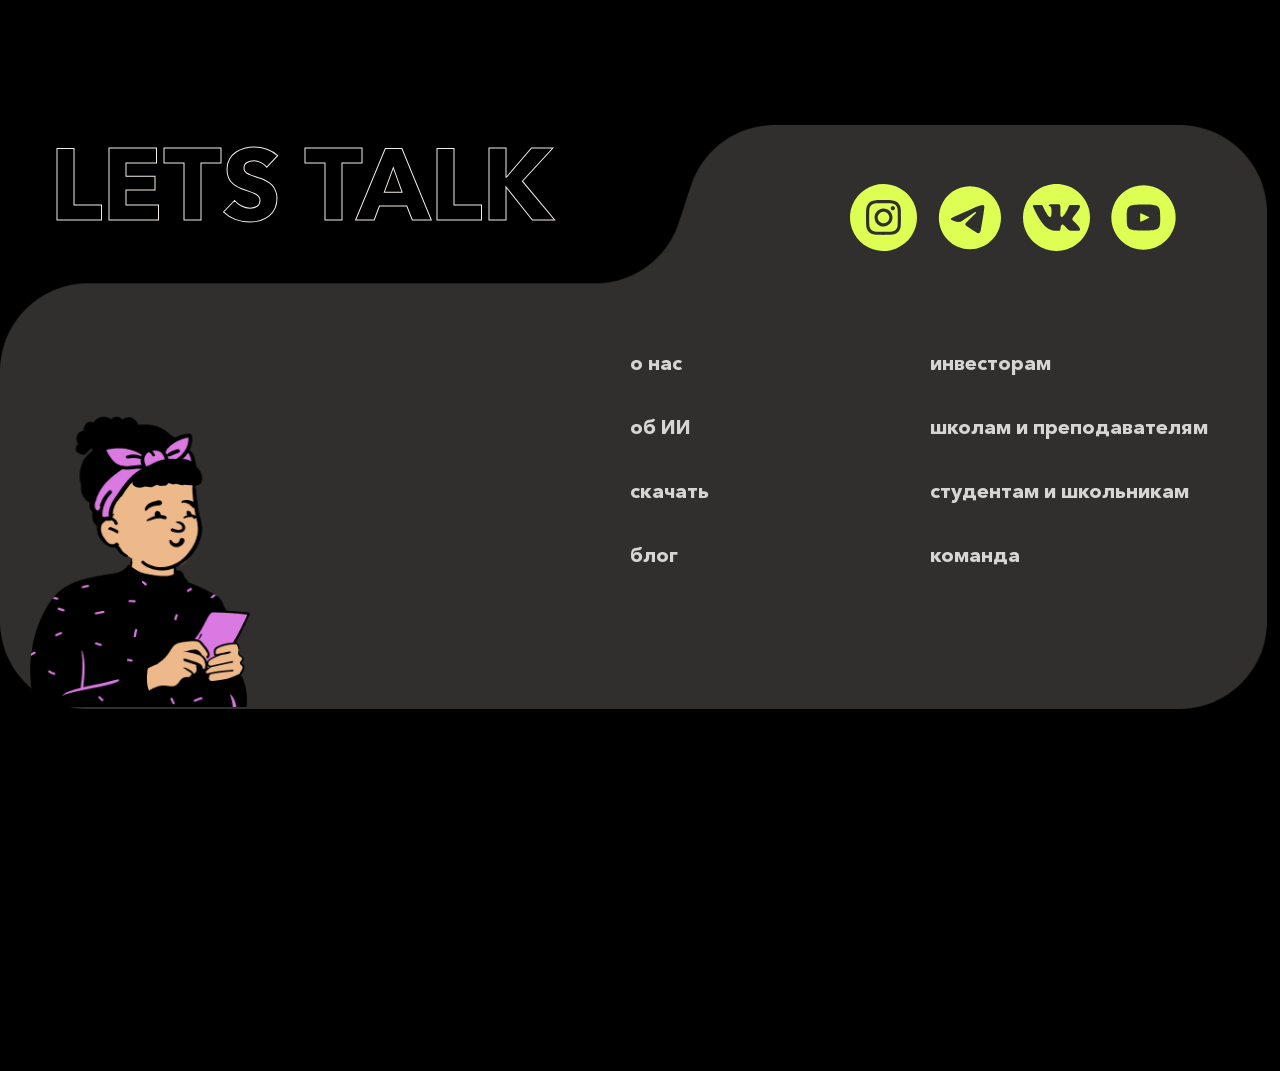
==== commit 1f936413: "New changes" ====
--- a/UWORDS/index.html
+++ b/UWORDS/index.html
@@ -40,8 +40,7 @@
             </div>
             <div class="bottoms_flex">
                 <div class="bottom_left">
-                    <h1>4.9 Ratings</h1>
-                    <img src="./assets/imgs/Stars.png" alt="">
+                    <img src="./assets/imgs/4.9 rating.svg" alt="" class="4.9ratings">
                 </div>
                     <div class="bottom_right">
                         <img src="./assets/imgs/Frame 8706.png" alt="" class="people_img">
@@ -201,10 +200,10 @@
         <img src="./assets/imgs/Subtract.png" alt="" class="footer_img">
         <img src="./assets/imgs/bust.png" alt="" class="footer_bust">
         <div class="badges2">   
-            <img src="./assets/imgs/1.svg" alt="">
-            <img src="./assets/imgs/2.svg" alt="">
-            <img src="./assets/imgs/3.svg" alt="">
-            <img src="./assets/imgs/4.svg" alt="">
+            <img src="./assets/imgs/1.svg" alt="" class="one">
+            <img src="./assets/imgs/2.svg" alt="" class="two">
+            <img src="./assets/imgs/3.svg" alt="" class="three">
+            <img src="./assets/imgs/4.svg" alt="" class="four">
         </div>
         <div class="options_in_footer">
             <a href="#" class="footer_link">о нас</a>
--- a/UWORDS/style.css
+++ b/UWORDS/style.css
@@ -15,7 +15,7 @@
 
 body {
   background-color: #000;
-  /* outline: 1rem solid red; */
+  outline: 1rem solid red;
   overflow-x: hidden;
 }
 
@@ -727,6 +727,7 @@
   html {
     font-size: calc(100vw / (500 / 10));
   }
+  
   .burger {
     display: block !important;
   }
@@ -734,104 +735,303 @@
   .buttons_in_nav {
     display: none;
   }
-  .logo_texts h1 {
-    font-size: 8rem;
+  .logo_texts h1{
+    font-size: 2rem;
+  }
+  .burger img{
+    width: 2.8rem;
+    height: 2.8rem;
+  }
+  .hero{
+    width: 100%;
+    height: 55rem;
+  }
+  .texts_on_top h1{
+    font-size: 4.8rem;
+    font-weight: 750;
+    font-style: Bold;
+    margin-left: -2rem;
+    text-align: start;
+    margin-top: -1rem;
+  }
+  .sssssss h2{
+    font-size: 2rem;
+    font-family: Uwords;
+    margin-left: -2rem;
+    margin-top: 0;
+    text-align: start;
+  }
+  .bottom_left img{
+    margin-left: 0;
+    width: 14rem;
+    height: 4rem;
+  }
+  .display_texts h1{
+    font-family: Uwords;
+  }
+
+  .bust_img{
+    margin-top: 25rem;
+    width: 12rem;
+    height: 16.02rem;
+  }
+  .badges{
+    display: flex;
+    flex-direction: column;
+    transform: translateY(30rem) translateX(3rem);
+  }
+  .badges img{
+    width: 14rem;
+    height: 4rem;
+  }
+  .phone_img{
+    margin-left: 0rem;
+    width: 50rem;
+    height: 40rem;
+    transform: translateY(25rem);
+  }
+
+  .rotateable_text{
+    display: flex;
+    flex-direction: column;
+  }
+
+  .rotatable_left img{
+    width: 38.8rem;
+    height: 32rem;
+    margin-left: 7rem;
+  }
+
+  .analyzer{
+    margin-top: 0;
+    font-size: 2rem;
+    margin-left: 3rem;
+  }
+
+  .slice_off h1{
+    font-size: 2rem;
+    margin-left: 3rem;
+  }
+  .innovation{
+    margin-top: 5rem;
+    height: 180.5rem;
+  }
+  .h1_in_innovation{
+    font-size: 4rem;
+  }
+  .img_in_diver{
+    width: 28rem;
+    height: 6.6rem;
+    transform: translateX(-9rem) translateY(9rem);
+  }
+
+  .vector_in_innovation{
+    width: 16rem;
+    height: 10rem;
+    transform: translateX(-57rem) translateY(-2rem);
+  }
+
+  .h1_in_diver{
+    font-size: 1.2rem;
+    margin-top: 0;
+    transform: translateX(0rem) translateY(-4rem);
+    /* max-width: 100rem; */
+  }
+
+  .three_mains{
+    display: flex;
+    flex-direction: column;
+  }
+  .first_main{
+    margin-top: 0;
+    transform: translateY(-11rem);
+    margin-top: 5rem;
+  }
+  .first_main, .second_main, .third_main{
+    width: 30rem;
+    height: 22rem;
+    transform: translateY(-7rem) translateX(6rem);
+  }
+
+  .first_main img, .second_main img, .third_main img{
+    width: 10.2rem;
+    height: 8rem;
+    margin-top: 1rem;
+  }
+
+  .two_sided_section_1{
+    display: flex;
+    flex-direction: column;
+  }
+
+  .img_in_two_sided_1{
+    width: 25rem;
+    height: 20rem;
+    margin-left: 12rem;
+    margin-top: 0;
+  }
+
+  .text1_in_two_sec_1{
     margin-top: 2rem;
     
-  }
-  .burger img {
-    height: 10rem;
-    width: 10rem;
-    margin-left: 90rem;
-    margin-top: 2rem;
-  }
-
-  .hero{
-    width: 150rem;
-    height: 175rem;
-    margin-top: 8rem;
+    /* max-width: 0; */
+    margin-right: 0;
+  }
+  .two_texts_in_sec_1{
     margin-left: 6rem;
   }
-  .uw{
+  .img_in_two_sided_2{
+    display: none;
+  }
+  .texts_in_right{
+    margin-top: 0;
+  }
+  .texts_in_right h1{
+    margin-right: 0;
+    margin-left: -1rem;
+  }
+
+  .special_offer, .offer{
+    font-size: 4rem;
     margin-left: 4rem;
   }
 
-  .texts_on_top{
-    gap: 1rem;
-  }
-  .texts_on_top h1{
-    /* max-width: 25rem; */
-    font-size: 25rem;
-    margin-left: 0.1rem;
-    text-align: start;
-    line-height: 20rem;
-    font-weight: 400;
-  }
-
-  .uw1{
-    font-size: 25rem !important;
-  }
-  .sssssss{
+  .three_authors{
     display: flex;
     flex-direction: column;
-  }
-  .sssssss h2{
-    font-size: 10rem;
-    text-align: start;
-    margin: 0;
-    margin-left: 1rem;
-    font-family: Uwords;
-    font-weight: 100;
-  }
-
-  .sssssss h2:first-child{
-    margin-top: 4rem;
-  }
-  .bottoms_flex{
-    display: flex;
-    align-items: center;
-    margin-left: -67rem;
-  }
-
-  .bust_img{
-    width: 60rem;
-    height: 50rem;
-    margin-top: 25rem;
-  }
-  .bottom_left h1{
-    font-size: 5rem;
-    margin-left: 40rem;
-    font-family: Uwords;
-  }
-  .bottom_left img{
-    width: 40rem;
-    height: 8rem;
-    margin: 0;
-    align-items: start;
-    margin-left: 40rem;
-  }
-
-  .bottom_right{
-    display: flex;
-  }
-  .bottom_right img{
-    width: 20rem;
-    height: 10rem;
-  }
-  .display_texts{
+    gap: 1rem;
+  }
+  .first_author img, .second_author img, .third_author img{
+    margin-left: 6rem;
+  }
+  .text1, .text2{
+    font-size: 4.8rem;
+  }
+  .texts_on_equal{
     display: flex;
     flex-direction: column;
-  }
-  .display_texts h1{
-    font-weight: Uwords;
-    font-size: 4rem;  
-    max-width: 45rem;
-  }
-  .phone_img{
-    width: 200rem;
-    height: 90rem;
-    margin: 0;
-    margin-left: 15rem;
-    margin-top: 40rem;
+    margin-left: 20rem;
+  }
+  .text2{
+    margin-left: 12rem;
+  }
+
+  .text11{
+    font-size: 1.2rem;
+    max-width: 100rem;
+    margin-right: 0;
+    margin-top: 0;
+  }
+  .texts_in_bottom_diver{
+    margin-top: -4rem;
+  }
+  .img_in_bottom_section{
+    width: 14rem;
+    height: 19rem;
+    transform: translateX(-13rem) translateY(7rem);
+    /* transform: translateY(rem); */
+  }
+  .img_in_bottom_diver1{
+    transform: translateX(-80rem);
+    /* width: ; */
+  }
+  .noneactive, .active, .nonactive{
+    font-size: 1.6rem;
+    margin-right: 0;
+  }
+  .cards_with_mockup{
+    width: 100%;
+    height: 30rem;
+  }
+  .blog_title{
+    font-size: 4.8rem;
+    margin-top: 3rem;
+  }
+  .blog_description{
+    font-size: 1.2rem;
+  }
+  .blog_button{
+    width: 18rem;
+    height: 4rem;
+    transform: translateY(40rem) translateX(-35rem);
+  }
+  .first_blog{
+    width: 25rem;
+    height: 30rem;
+  }
+
+  .img_in_first_blog{
+    width: 20rem;
+    height: 18rem;
+    margin-left: 2.5rem;
+    margin-top: 1rem;
+  }
+  .text_in_first_blog{
+    font-size: 1.2rem;
+  }
+  .text_in_first_blog1{
+    font-size: 1.2rem;
+  }
+
+  .second_blog{
+    display: none;
+  }
+  .badges1{
+    display: flex;
+    flex-direction: column;
+  }
+  .footer_title{
+    font-size: 4.8rem;
+    max-width: 20rem;
+  }
+  .footer_img{
+    width: 100%;
+    height: 50rem;
+  }
+
+  .footer_bust{
+    width: 14.7rem;
+    height: 19.9rem;
+    transform: translateX(28rem) translateY(-47rem);
+    
+  }
+
+  .badges2{
+    display: flex;
+    transform: translateX(2rem) translateY(-55rem);
+  }
+  .badges2 img{
+    width: 4rem;
+    height: 4rem;
+  }
+  .one{
+    margin-left: 3rem;
+  }
+  .three, .four{
+    margin-top: 5rem;
+    /* margin-left: -7rem; */
+  }
+  .three{
+    margin-left: -12rem;
+  }
+  .four{
+    margin-left: -0rem;
+  }
+  .options_in_footer{
+    margin-left: 0;
+    transform: translateX(-55rem) translateY(20rem);
+    gap: 1.5rem;
+  }
+
+  .options2_in_footer{
+    margin-left: 0;
+    transform: translateX(-65rem) translateY(20rem);
+    gap: 1.5rem;
+  }
+  .options_in_footer a, .options2_in_footer a{
+    font-size: 1.2rem;
+  }
+  .clip_path_group{
+    transform: translateX(1.2rem) translateY(3.8rem);
   }
 }
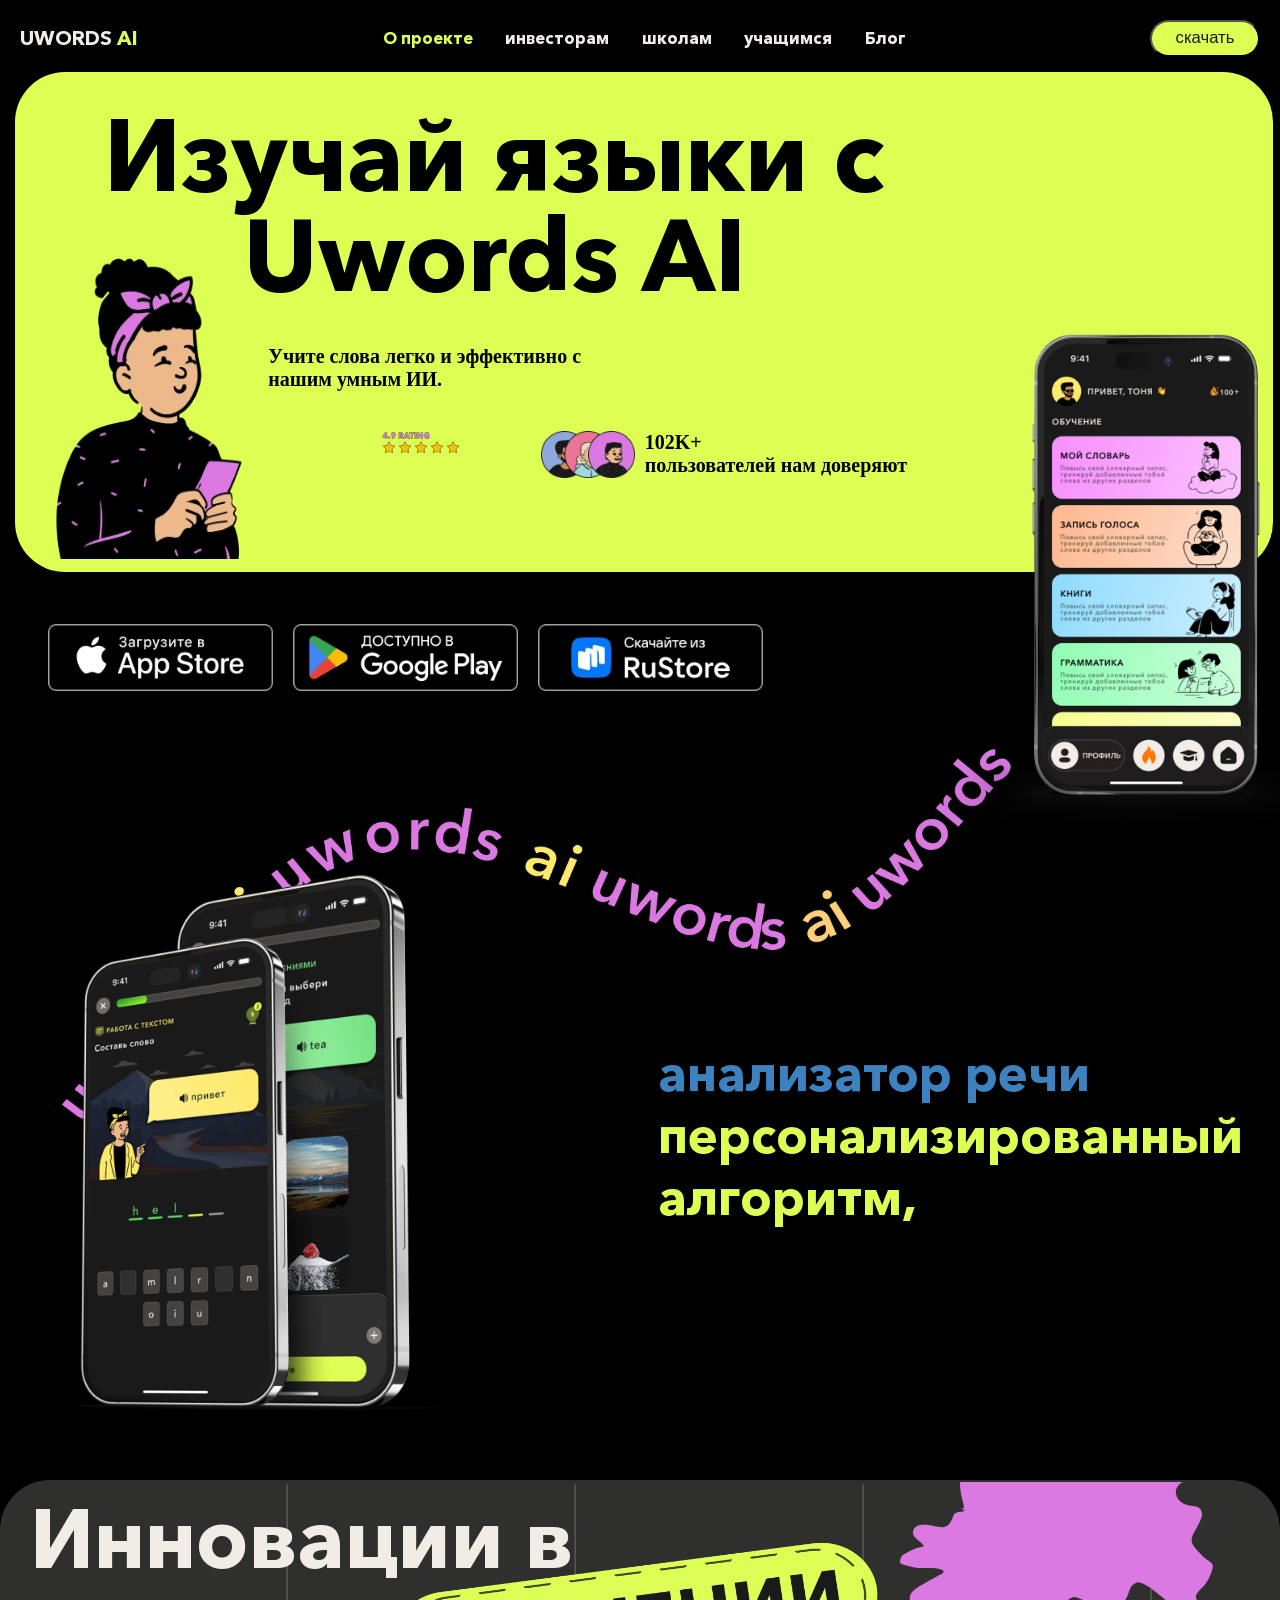
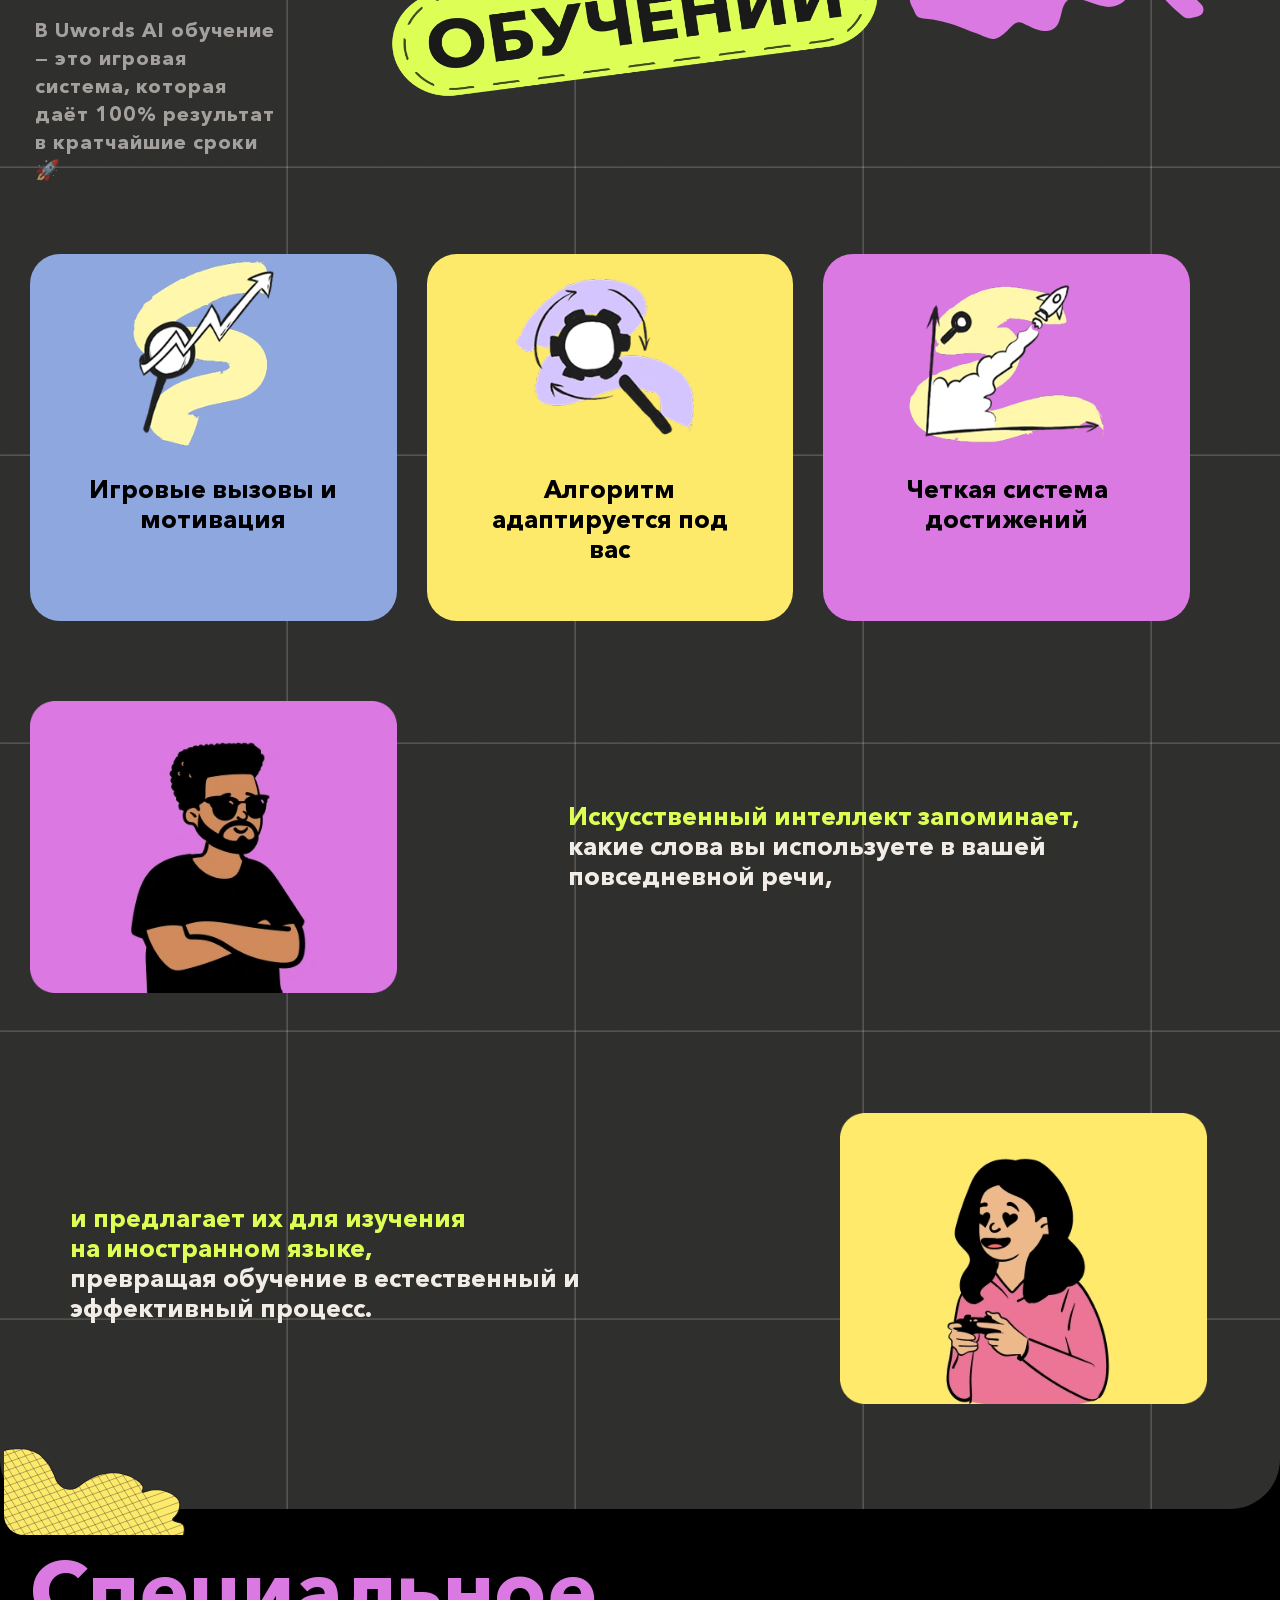
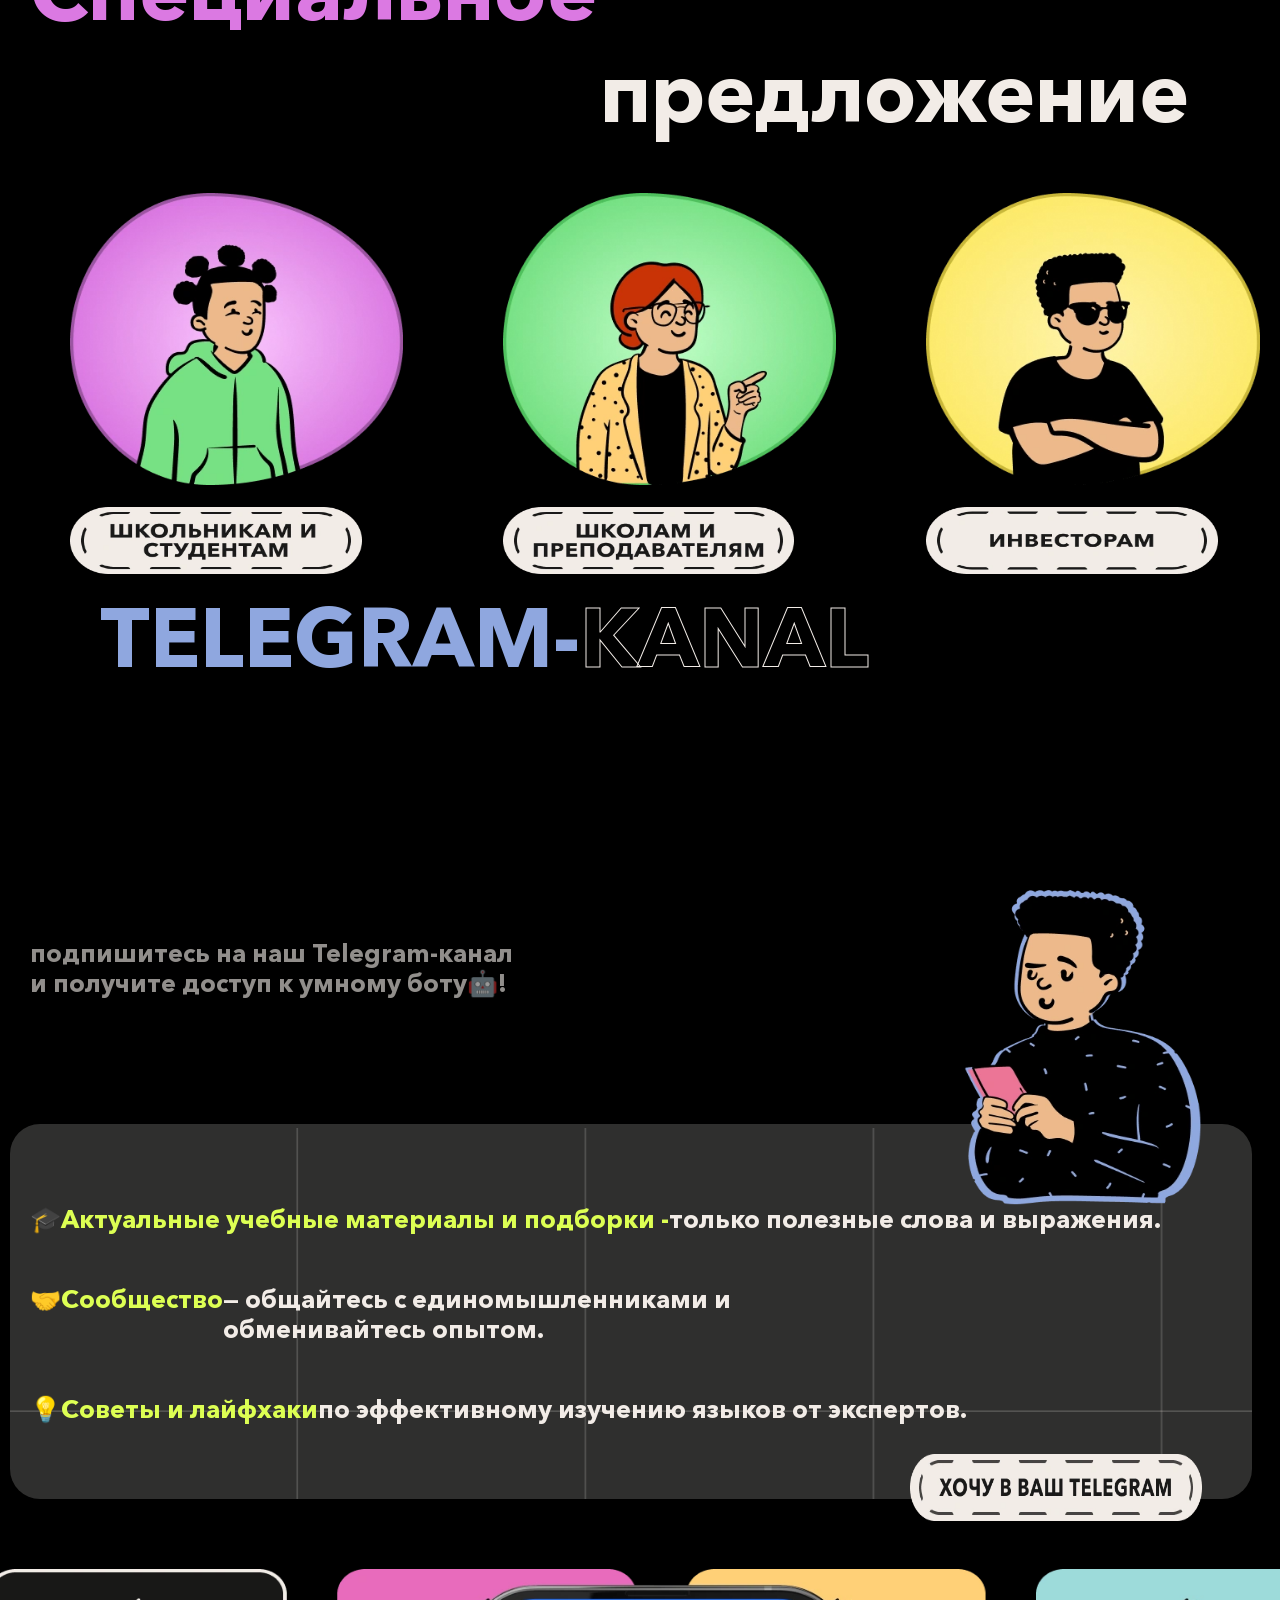
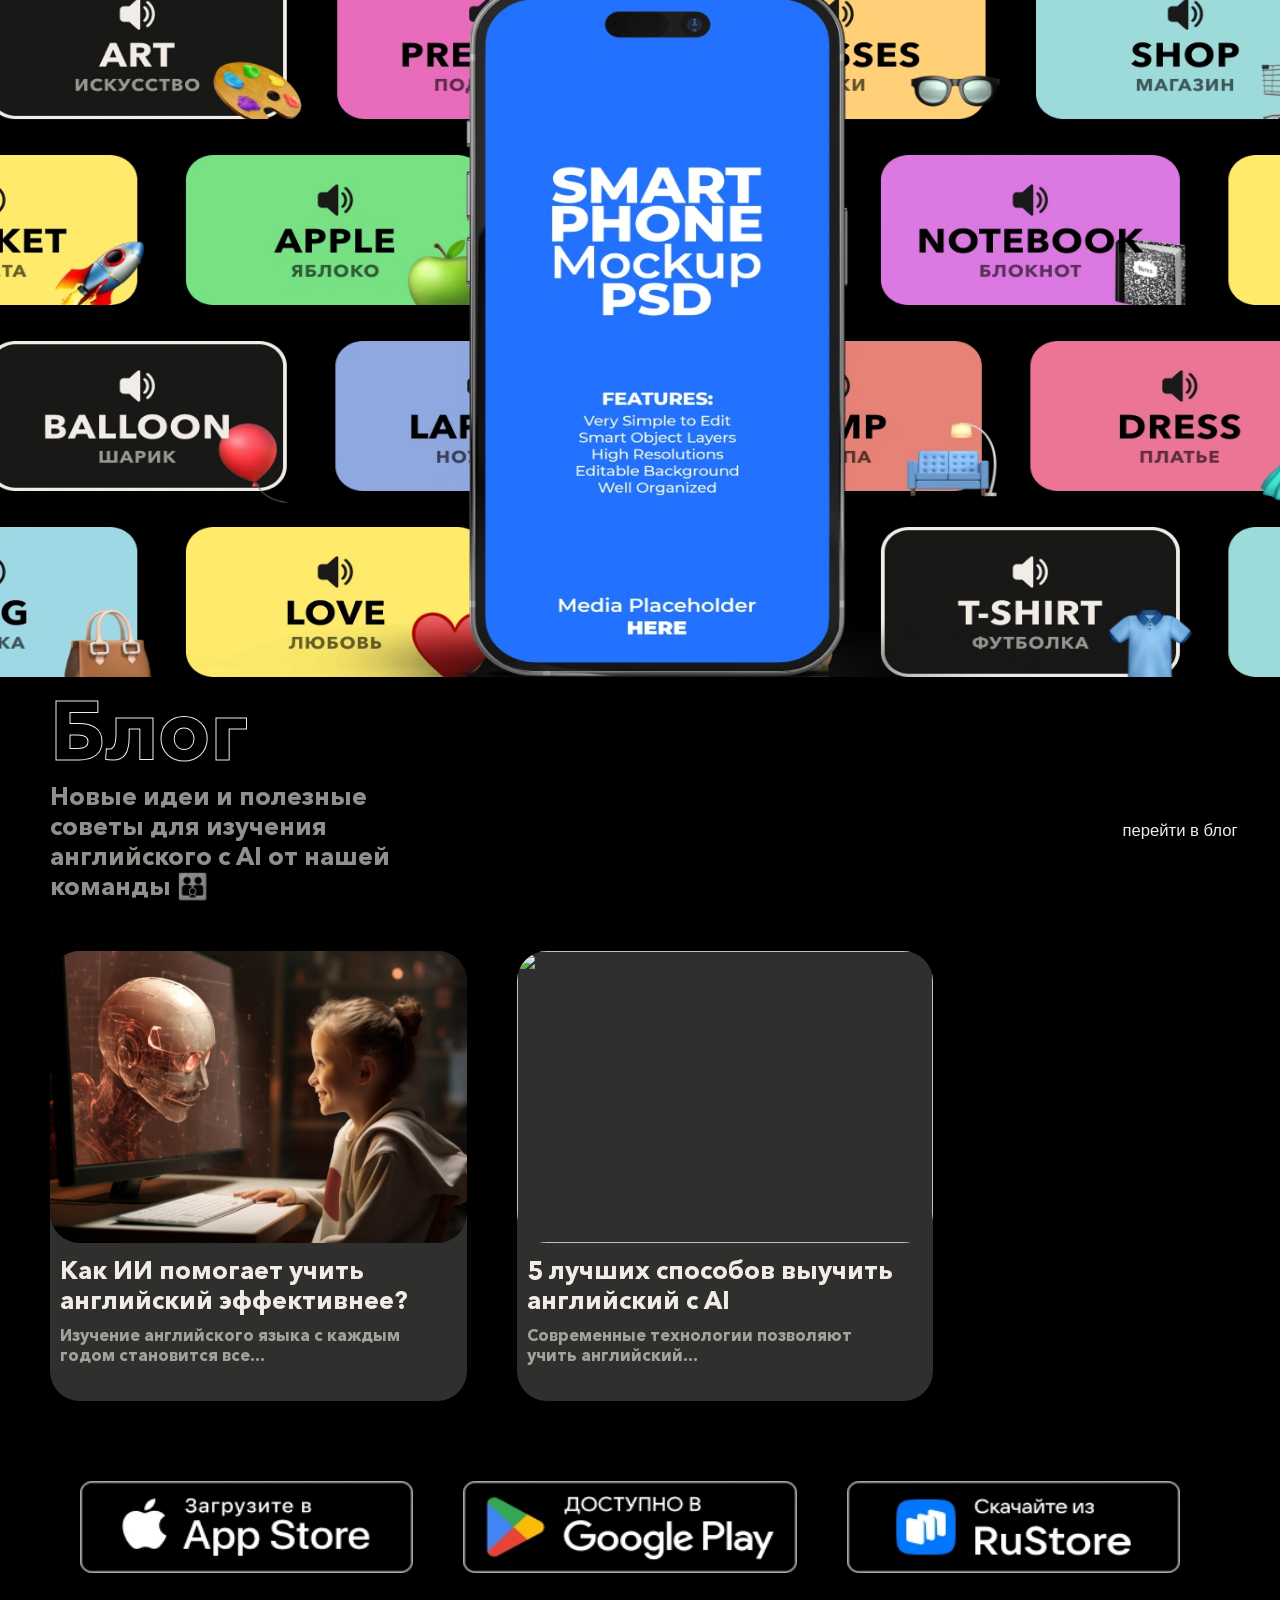
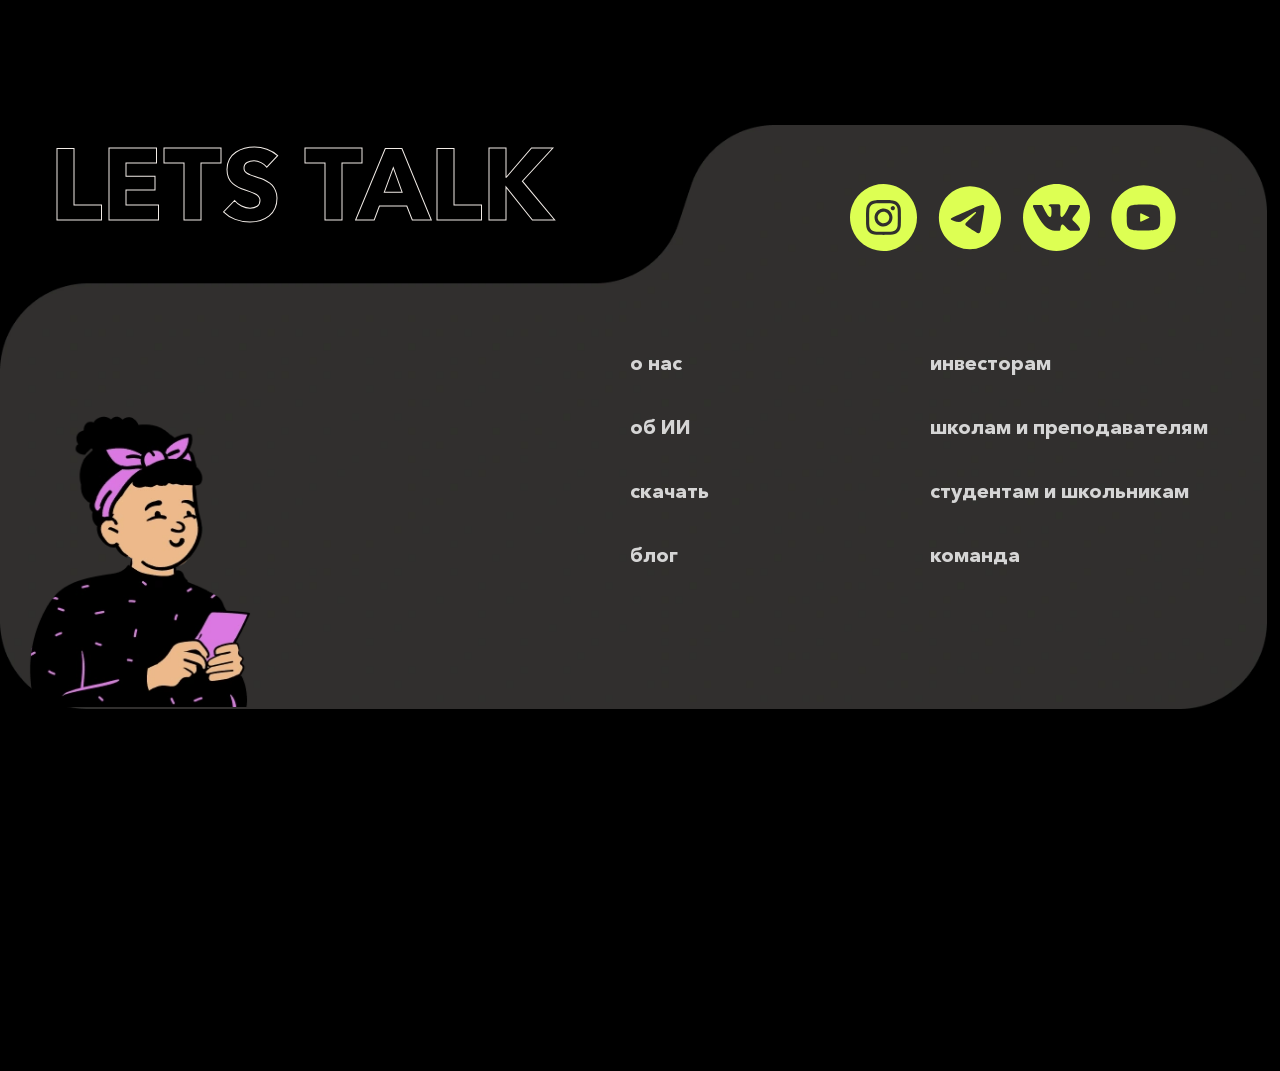
==== commit 6173afae: "Optimised pics" ====
--- a/UWORDS/index.html
+++ b/UWORDS/index.html
@@ -25,7 +25,7 @@
             <button class="download_button">скачать</button>
         </div>
         <div class="burger">
-            <img src="./assets/imgs/Frame 8830.png" alt="">
+            <img src="./assets/imgs/Frame 8830.webp" alt="">
         </div>
     </div>
     <div class="hero">
@@ -43,7 +43,7 @@
                     <img src="./assets/imgs/4.9 rating.svg" alt="" class="4.9ratings">
                 </div>
                     <div class="bottom_right">
-                        <img src="./assets/imgs/Frame 8706.png" alt="" class="people_img">
+                        <img src="./assets/imgs/Frame 8706.webp" alt="" class="people_img">
                         <div class="display_texts">
                         <h1 class="number">102K+</h1>
                         <h1 class="users_trust">пользователей нам доверяют</h1>
@@ -53,19 +53,19 @@
             
     </div>
     <div class="imgs_on_bottom">
-        <img src="./assets/imgs/bust.png" alt="" class="bust_img">
-        <img src="./assets/imgs/5c9aa6cba57e93c24fda094041bfb37582ceeb3a.png" alt="" class="phone_img">
+        <img src="./assets/imgs/bust.webp" alt="" class="bust_img">
+        <img src="./assets/imgs/5c9aa6cba57e93c24fda094041bfb37582ceeb3a.webp" alt="" class="phone_img">
     </div>
     <div class="badges">
-        <img src="./assets/imgs/appstore.png" alt="">
-        <img src="./assets/imgs/playmarket.png" alt="">
-        <img src="./assets/imgs/rustore.png" alt="">
+        <img src="./assets/imgs/appstore.webp" alt="">
+        <img src="./assets/imgs/playmarket.webp" alt="">
+        <img src="./assets/imgs/rustore.webp" alt="">
     </div>
     </div>
     <main>
         <div class="rotateable_text">
             <div class="rotatable_left">
-                <img src="./assets/imgs/64336046883249a51199f0aac3ae035ccbc0454d.png" alt="">
+                <img src="./assets/imgs/64336046883249a51199f0aac3ae035ccbc0454d.webp" alt="">
             </div>
             <div class="rotatable_right">
                 <div class="rotatable_sliced">
@@ -84,24 +84,24 @@
         <img src="./assets/imgs/Vector.svg" alt="" class="vector_in_innovation">
         <div class="diver_in_inn">
             <p class="h1_in_diver">В Uwords AI обучение — это  игровая система, которая даёт 100% результат в кратчайшие сроки 🚀</p>
-            <img src="./assets/imgs/Обучении.png" alt="" class="img_in_diver">
+            <img src="./assets/imgs/Обучении.webp" alt="" class="img_in_diver">
         </div>
         <div class="three_mains">
             <div class="first_main">
-                <img src="./assets/imgs/Icon (1).png" alt="">
+                <img src="./assets/imgs/Icon (1).webp" alt="">
                 <h1>Игровые вызовы и мотивация</h1>
             </div>
             <div class="second_main">
-                <img src="./assets/imgs/Icon (2).png" alt="">
+                <img src="./assets/imgs/Icon (2).webp" alt="">
                 <h1>Алгоритм адаптируется под вас</h1>
             </div>
             <div class="third_main">
-                <img src="./assets/imgs/Icon (3).png" alt="">
+                <img src="./assets/imgs/Icon (3).webp" alt="">
                 <h1>Четкая система достижений</h1>
             </div>
         </div>
         <div class="two_sided_section_1">
-            <img src="./assets/imgs/Illustration (3).png" alt="" class="img_in_two_sided_1">
+            <img src="./assets/imgs/Illustration (3).webp" alt="" class="img_in_two_sided_1">
             <div class="two_texts_in_sec_1">
                 <h1 class="text1_in_two_sec_1">Искусственный интеллект запоминает, </h1>
                 <h1 class="text2_in_two_sec_1">какие слова вы используете в вашей повседневной речи,</h1>
@@ -113,7 +113,7 @@
                 <h1 class="text2_in_two_sec_2">превращая обучение в естественный и эффективный процесс.</h1>
             </div>
             <div class="img_on_left">
-                <img src="./assets/imgs/Illustration (4).png" alt="" class="img_in_two_sided_2">
+                <img src="./assets/imgs/Illustration (4).webp" alt="" class="img_in_two_sided_2">
             </div>
         </div>
         <img src="./assets/imgs/Clip path group.svg" alt="" class="clip_path_group">
@@ -123,16 +123,16 @@
         <h1 class="offer">предложение</h1>
         <div class="three_authors">
             <div class="first_author">
-                <img src="./assets/imgs/Frame 8786.png" alt="">
-                <img src="./assets/imgs/Dash Stroke Button.png" alt="">
+                <img src="./assets/imgs/Frame 8786.webp" alt="">
+                <img src="./assets/imgs/Dash Stroke Button.webp" alt="">
             </div>
             <div class="second_author">
-                <img src="./assets/imgs/Frame 8787.png" alt="">
-                <img src="./assets/imgs/2rename.png" alt="">
+                <img src="./assets/imgs/Frame 8787.webp" alt="">
+                <img src="./assets/imgs/2rename.webp" alt="">
             </div>
             <div class="third_author">
-                <img src="./assets/imgs/Frame 8788.png" alt="">
-                <img src="./assets/imgs/3rename.png" alt="">
+                <img src="./assets/imgs/Frame 8788.webp" alt="">
+                <img src="./assets/imgs/3rename.webp" alt="">
             </div>
         </div>
         <div class="texts_on_equal">
@@ -141,7 +141,7 @@
         </div>
         <div class="diver_in_bottomsection">
             <h1 class="text11">подпишитесь на наш Telegram-канал и получите доступ к умному боту🤖!</h1>
-            <img src="./assets/imgs/Group 70.png" alt="" class="img_in_bottom_section">
+            <img src="./assets/imgs/Group 70.webp" alt="" class="img_in_bottom_section">
         </div>
         <div class="bottom_div_color">
             <div class="texts_in_bottom_diver">
@@ -160,10 +160,10 @@
                     <h1 class="active">Советы и лайфхаки</h1>
                     <h1 class="nonactive">по эффективному изучению языков от экспертов.</h1>
                 </div>
-                <img src="./assets/imgs/4rename.png" alt="" class="img_in_bottom_diver1">
-            </div>
-        </div>
-        <img src="./assets/imgs/Cards with mockup.png" alt="" class="cards_with_mockup">
+                <img src="./assets/imgs/4rename.webp" alt="" class="img_in_bottom_diver1">
+            </div>
+        </div>
+        <img src="./assets/imgs/Cards with mockup.webp" alt="" class="cards_with_mockup">
         <div class="blog">
             <h1 class="blog_title">Блог</h1>
             <div class="blog_and_button">
@@ -190,15 +190,15 @@
             </div>
         </div>
         <div class="badges1">
-            <img src="./assets/imgs/appstore.png" alt="">
-            <img src="./assets/imgs/playmarket.png" alt="">
-            <img src="./assets/imgs/rustore.png" alt="">
+            <img src="./assets/imgs/appstore.webp" alt="">
+            <img src="./assets/imgs/playmarket.webp" alt="">
+            <img src="./assets/imgs/rustore.webp" alt="">
         </div>
     </section>
     <footer>
         <h1 class="footer_title">LETS TALK</h1>
-        <img src="./assets/imgs/Subtract.png" alt="" class="footer_img">
-        <img src="./assets/imgs/bust.png" alt="" class="footer_bust">
+        <img src="./assets/imgs/Subtract.webp" alt="" class="footer_img">
+        <img src="./assets/imgs/bust.webp" alt="" class="footer_bust">
         <div class="badges2">   
             <img src="./assets/imgs/1.svg" alt="" class="one">
             <img src="./assets/imgs/2.svg" alt="" class="two">
--- a/UWORDS/style.css
+++ b/UWORDS/style.css
@@ -15,7 +15,7 @@
 
 body {
   background-color: #000;
-  outline: 1rem solid red;
+  /* outline: 1rem solid red; */
   overflow-x: hidden;
 }
 
@@ -153,7 +153,7 @@
 
 .rotateable_text {
   display: flex;
-  background-image: url(./assets/imgs/Uwords\ AI.png);
+  background-image: url(./assets/imgs/Uwords\ AI.webp);
   background-repeat: no-repeat;
   background-position-y: 14rem;
   background-position-x: 4rem;
@@ -196,7 +196,7 @@
   width: 100%;
   height: calc(1200/1440*195.5rem);
   border-radius: 5rem;
-  background-image: url(./assets/imgs/Сетка.png);
+  background-image: url(./assets/imgs/Сетка.webp);
 }
 
 
@@ -446,7 +446,7 @@
   margin-left: 1rem;
   height: calc(1200/1440*45rem);
   border-radius: 3rem;
-  background-image: url(./assets/imgs/Сетка.png);
+  background-image: url(./assets/imgs/Сетка.webp);
 }
 
 .text11{
@@ -727,7 +727,10 @@
   html {
     font-size: calc(100vw / (500 / 10));
   }
-  
+  body{
+    overflow-x: hidden;
+    
+  }
   .burger {
     display: block !important;
   }
